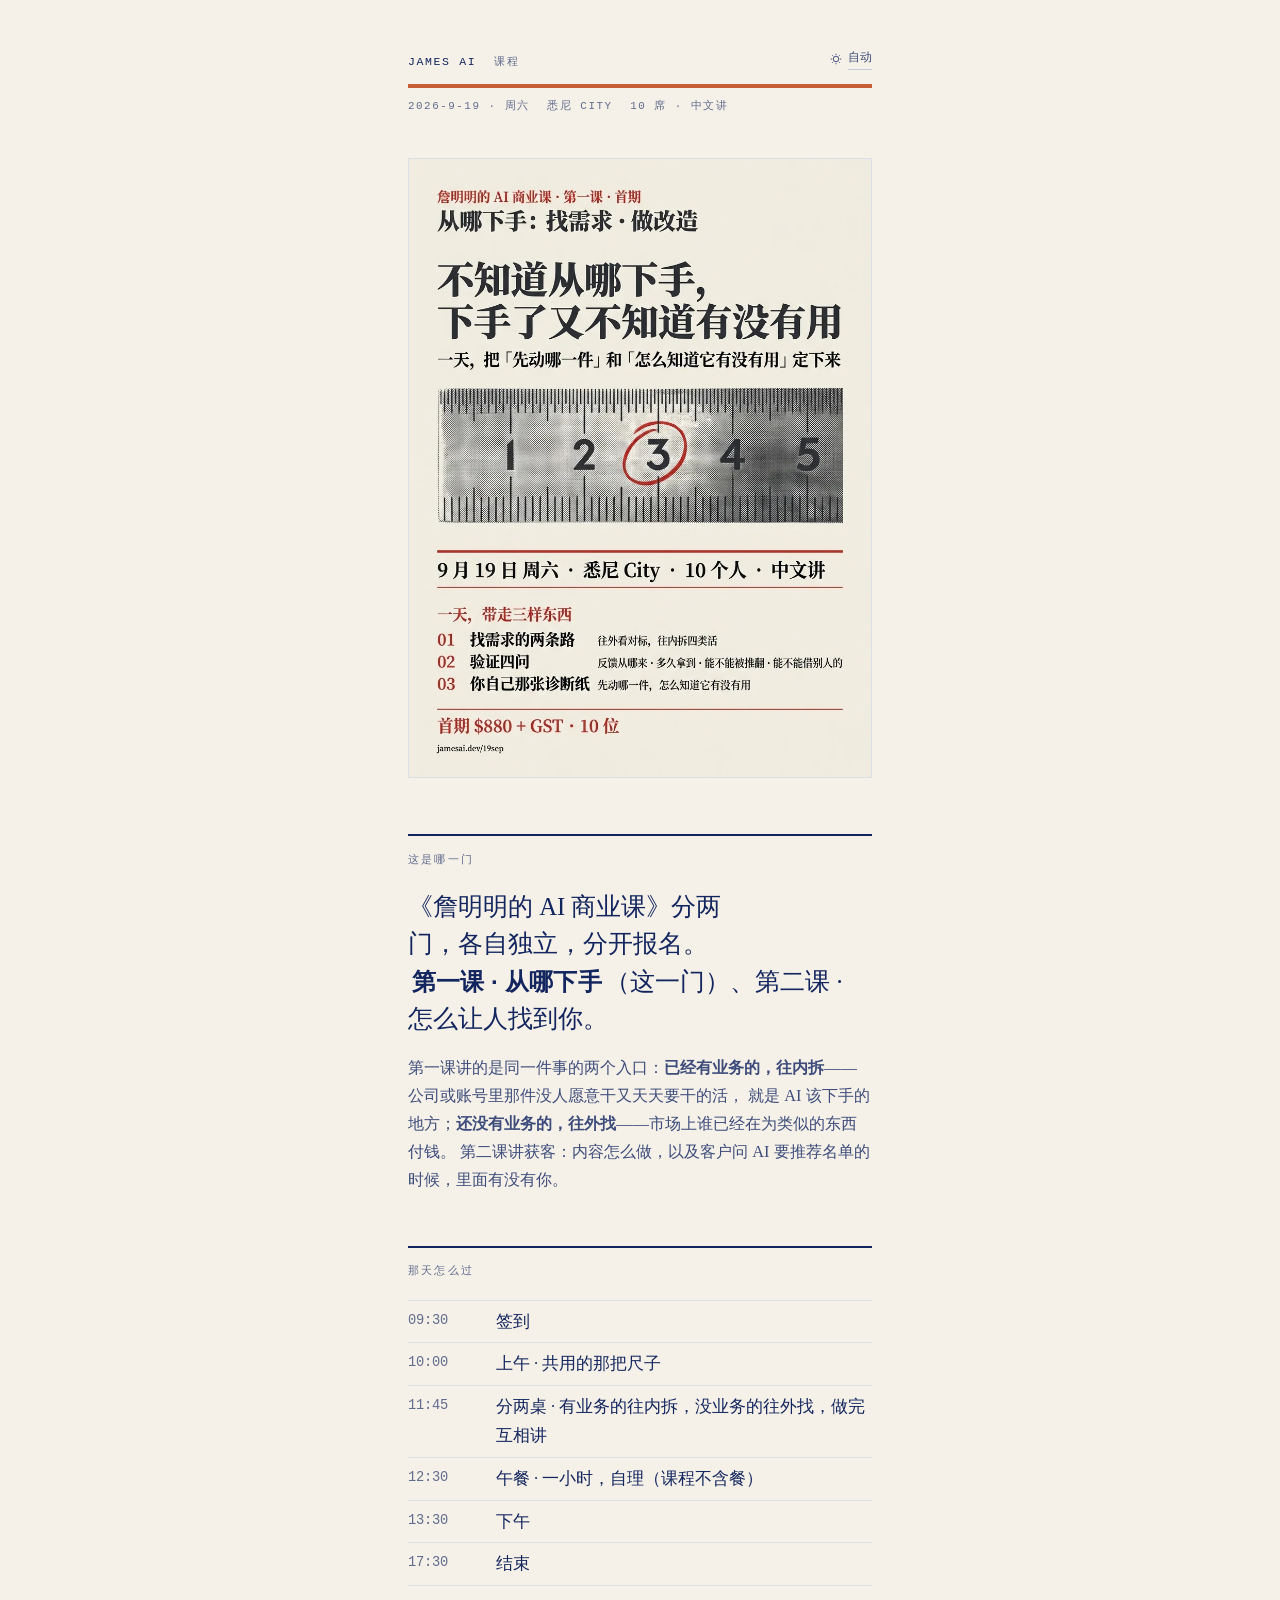
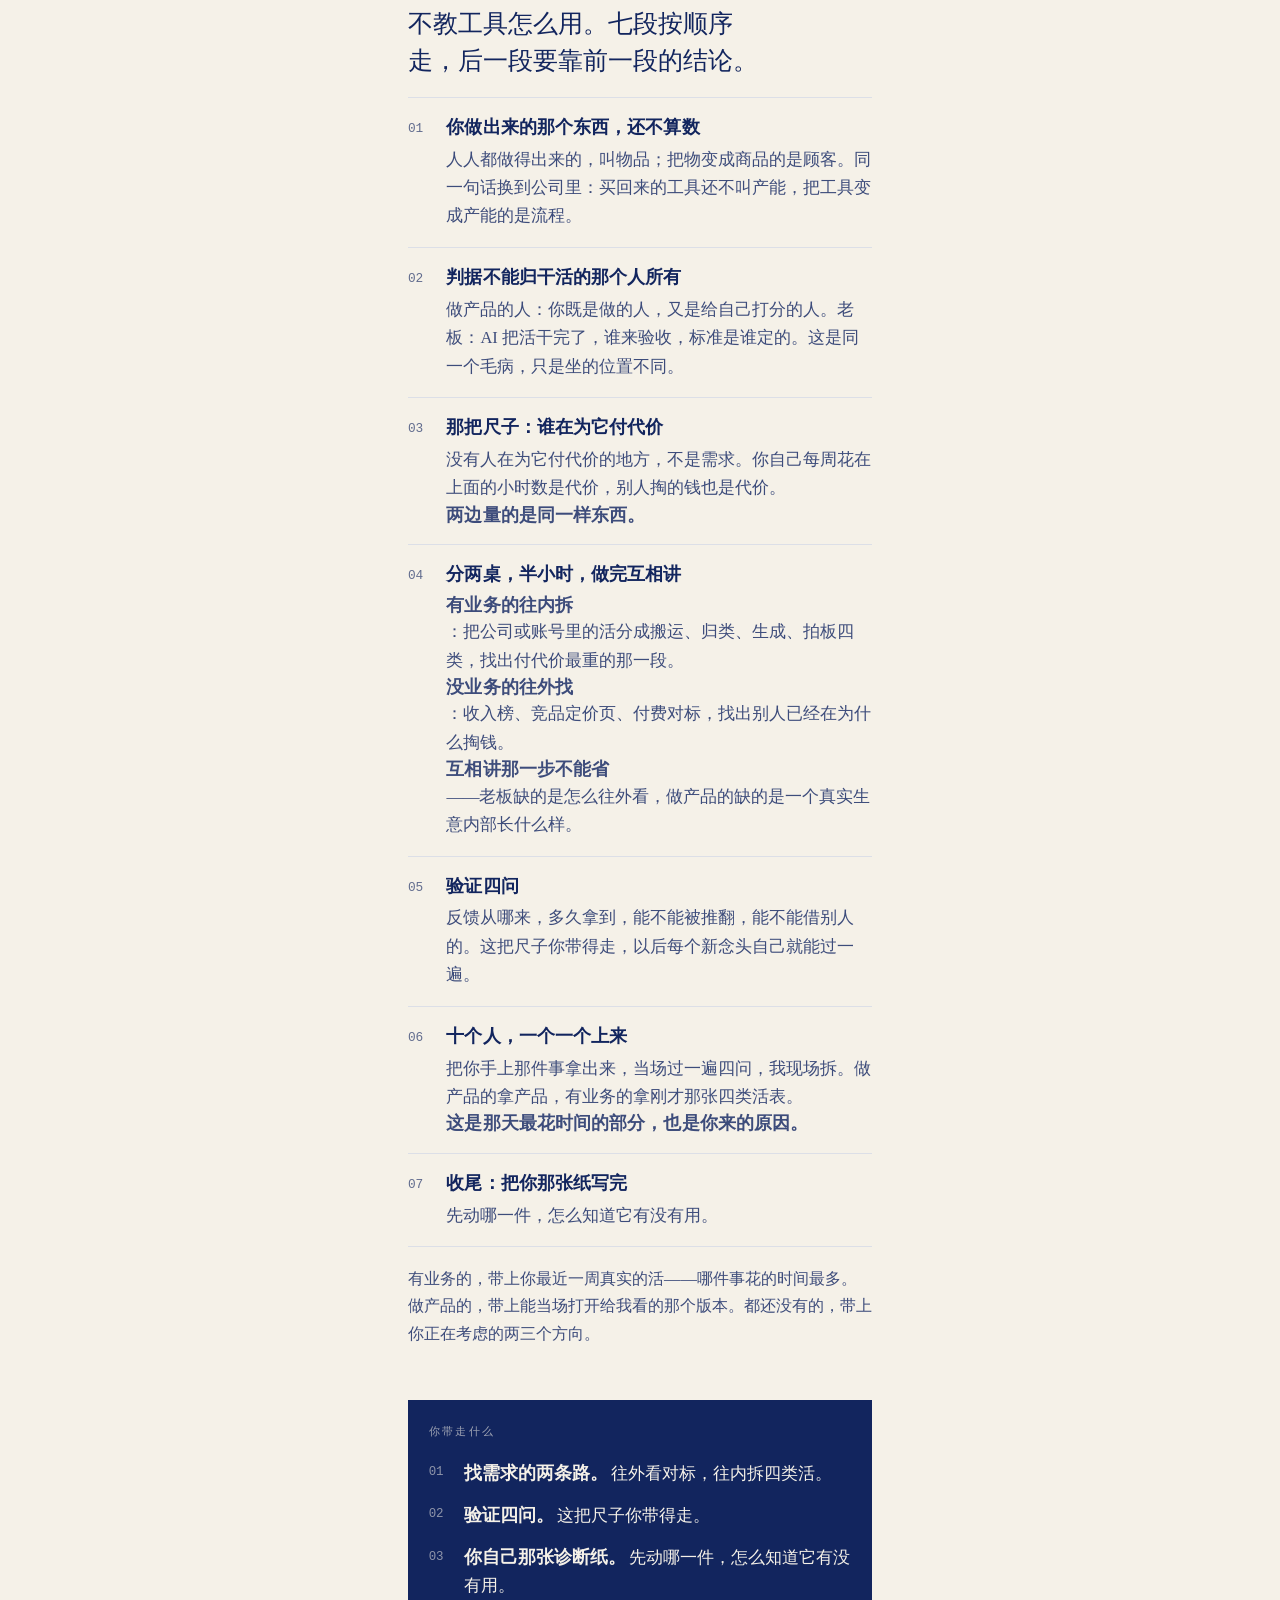
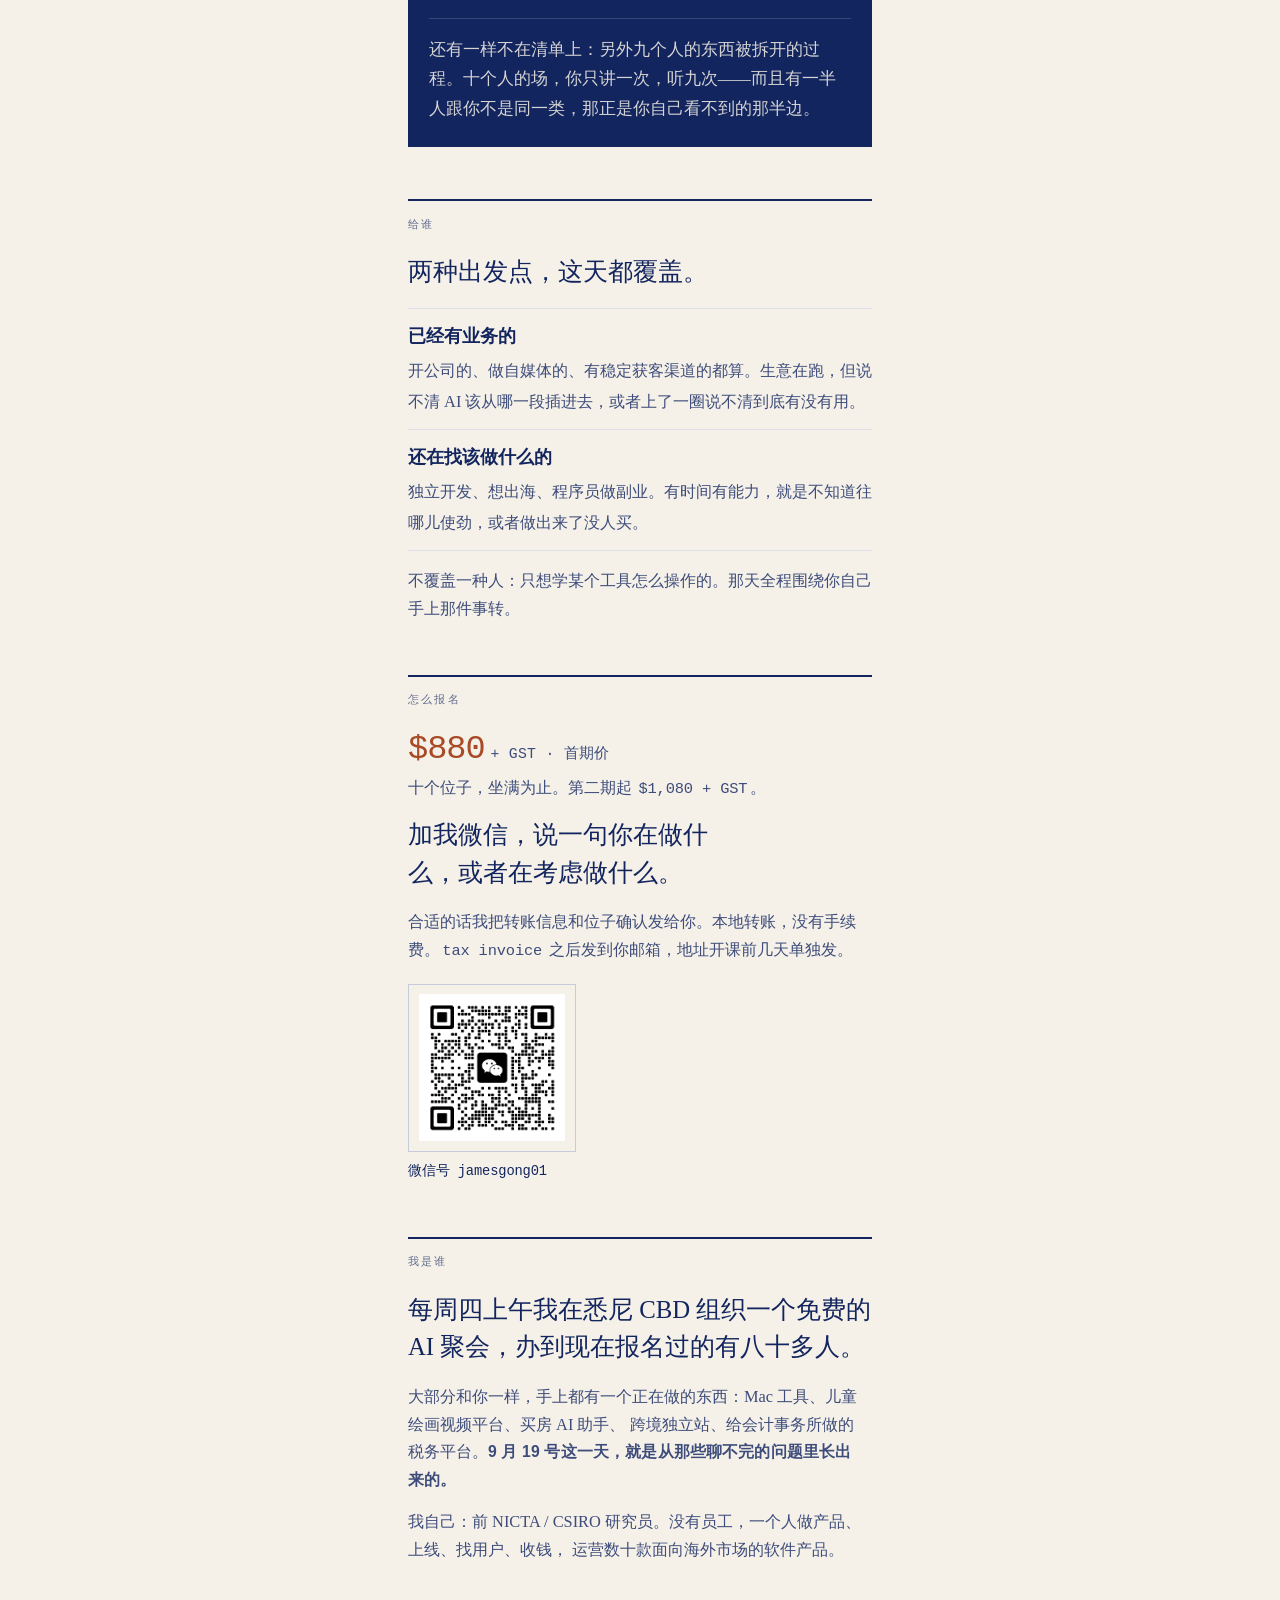
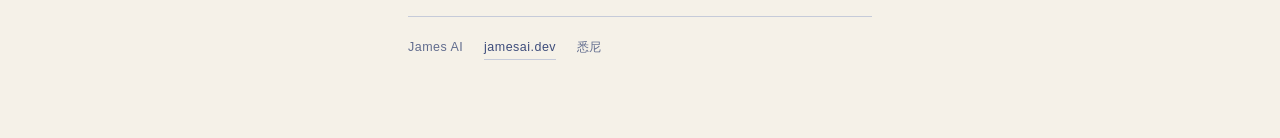
==== 19sep/index.html @ f8184f0c "Rename the class to what both rooms call it, and open the day with two doors" ====
<!DOCTYPE html>
<html lang="zh-Hans">
<head>
<meta charset="utf-8">
<meta name="viewport" content="width=device-width, initial-scale=1, viewport-fit=cover">
<title>从哪下手 · 詹明明的 AI 商业课 · 9月19日 悉尼</title>
<meta name="description" content="2026年9月19日周六，悉尼 City，一整天，10 个人，中文讲。一天把「先动哪一件」和「怎么知道它有没有用」定下来。老板往内拆四类活，做产品的往外看对标，同一把尺子。">
<meta name="theme-color" content="#F5F1E8" media="(prefers-color-scheme: light)">
<meta name="theme-color" content="#14161C" media="(prefers-color-scheme: dark)">
<link rel="icon" href="../assets/favicon.png" sizes="48x48">
<link rel="icon" href="../assets/favicon-32.png" sizes="32x32">
<link rel="icon" href="../assets/favicon-16.png" sizes="16x16">
<link rel="apple-touch-icon" href="../assets/favicon-180.png">
<link rel="canonical" href="https://jamesai.dev/19sep/">
<meta property="og:type" content="website">
<meta property="og:title" content="不知道从哪下手，下手了又不知道有没有用">
<meta property="og:description" content="《詹明明的 AI 商业课》第一课 · 从哪下手：找需求 · 做改造 · 9月19日周六 · 悉尼 City · 10 个人">
<meta property="og:url" content="https://jamesai.dev/19sep/">
<meta property="og:image" content="https://jamesai.dev/19sep/poster.png">
<meta name="twitter:card" content="summary_large_image">

<script>
/* Day / night / follow-the-system, resolved before the first paint, from the
   same `jamesai.press` key the rest of the site uses: a reader who set the
   front page to night does not get flashed white here.

   Copied rather than imported. This page is one file with no build step and
   is handed to people as a link; a shared script would be one more thing that
   has to be on the server for the page to be right. */
(function () {
  var K = 'jamesai.press', r = document.documentElement, m;
  try { m = window.matchMedia('(prefers-color-scheme: dark)'); } catch (e) {}
  window.__pressSaved = function () {
    try { return localStorage.getItem(K) || 'system'; } catch (e) { return 'system'; }
  };
  window.__pressApply = function (choice) {
    var night = choice === 'night' || (choice === 'system' && m && m.matches);
    r.setAttribute('data-press', night ? 'night' : 'day');
    /* Swapping the src rather than shipping both means only the stock in use
       is ever fetched. The element does not exist yet on the first call — this
       script runs in <head>, before the body — and that is fine: the markup
       ships with the day sheet, and the first call after DOMContentLoaded
       below corrects it. */
    var plate = document.getElementById('poster');
    if (plate) {
      var want = plate.getAttribute(night ? 'data-night' : 'data-day');
      if (plate.getAttribute('src') !== want) plate.setAttribute('src', want);
    }
  };
  __pressApply(__pressSaved());
  document.addEventListener('DOMContentLoaded', function () {
    __pressApply(__pressSaved());
  });
  if (m && m.addEventListener) {
    m.addEventListener('change', function () {
      if (__pressSaved() === 'system') __pressApply('system');
    });
  }
})();
</script>

<style>
/* ---------------------------------------------------------------------------
   One-day class, 19 Sep.

   Hierarchy here is built the way Chinese type actually works. Latin has a
   nine-step weight ladder; Chinese does not — Songti has no real bold, so the
   browser fakes one and it reads as mush. So weight carries almost nothing on
   this page. Four other things carry it instead:

     1. size jumps, not gradients — each section opens on a line ~1.4x the body
     2. face switching — serif is the reading voice, sans is the emphasis voice,
        mono is for anything countable (times, numerals, price)
     3. one reversed block, used exactly once, on the promise that sells the day
     4. an information band — the schedule set tight, because a Chinese reader
        looking at an airy page reads "nothing here", not "elegant"

   Paper, ink and seal red come from the homepage so the two read as one press.
   Every face is a system face: no webfont request, and a Chinese reader never
   downloads a Latin font to read Chinese.
   --------------------------------------------------------------------------- */

:root {
  color-scheme: light;

  /* The press palette, the same two inks the rest of the site is printed in.
     This page used to run on the OLD homepage's warm paper and seal red; the
     two now read as one press, which is the whole point of a house style.

     Every grey below is cobalt thinned over the paper, not a neutral. A warm
     grey here would be a third ink and the system rests on there not being
     one. */
  --paper:       #F5F1E8;   /* the substrate */
  --paper-deep:  #EDE8DC;
  --ink:         #12255E;   /* cobalt at full coverage */
  --ink-soft:    #3D4C7B;
  --ink-faint:   #616C8E;   /* the lightest that still clears 4.5:1 on paper */
  --rule:        #DCDFE7;
  --rule-strong: #C6CBD9;

  /* Terracotta is SIGNAL ONLY, and on this page it is spent in exactly three
     places, listed because a list is the only thing that keeps an accent ink
     honest: the heavy rule under the nameplate, the price, and a link on
     hover — the last to agree with the front page, which does the same. A
     fourth would mean the discipline had quietly turned into decoration. */
  --accent:      #C65F38;
  --accent-text: #A94A26;   /* the same ink, denser, for text on paper */

  /* One serif stack, Latin first. The CJK alias below scopes 宋体 to the
     ideographs (and to the em dash and ellipsis, which Iowan sets too short
     for a Chinese line) at no download cost — every face here is one the
     system already has. */
  --serif: "Iowan Old Style", "Palatino Linotype", Palatino, "Book Antiqua",
           Georgia, "PressSong", "Songti SC", "STSong", "Source Han Serif SC",
           "Noto Serif SC", ui-serif, serif;
  --sans: -apple-system, BlinkMacSystemFont, "SF Pro Text", "Helvetica Neue",
          "PingFang SC", "Hiragino Sans GB", "Microsoft YaHei", Arial, sans-serif;
  --mono: ui-monospace, SFMono-Regular, "SF Mono", Menlo, Consolas, monospace;

  --gutter: clamp(1.1rem, 4vw, 2.5rem);
}

/* Three states — system, forced day, forced night — resolved once by the
   script in <head>, so there is one night block here and no second copy under
   `prefers-color-scheme` to drift out of step with it. */
:root[data-press="night"] {
  color-scheme: dark;
  --paper:       #14161C;
  --paper-deep:  #1B1E27;
  --ink:         #ECE8DF;
  --ink-soft:    #AEB6CC;
  --ink-faint:   #8B93A8;
  --rule:        #262B39;
  --rule-strong: #333849;
  --accent:      #E0784B;
  --accent-text: #E89468;
}

@font-face {
  font-family: "PressSong";
  src: local("Songti SC"), local("STSong"), local("Source Han Serif SC"),
       local("Noto Serif SC"), local("SimSun");
  unicode-range: U+2014, U+2026, U+3000-303F, U+3400-4DBF, U+4E00-9FFF,
                 U+F900-FAFF, U+FE30-FE4F, U+FF00-FFEF;
  font-display: swap;
}
@font-face {
  font-family: "PressSong";
  font-weight: 600 900;
  src: local("Songti SC Bold"), local("STSong"), local("Songti SC"),
       local("Source Han Serif SC"), local("SimSun");
  unicode-range: U+2014, U+2026, U+3000-303F, U+3400-4DBF, U+4E00-9FFF,
                 U+F900-FAFF, U+FE30-FE4F, U+FF00-FFEF;
  font-display: swap;
}

*, *::before, *::after { box-sizing: border-box; }
html { -webkit-text-size-adjust: 100%; }

body {
  margin: 0;
  background: var(--paper);
  color: var(--ink);
  font-family: var(--serif);
  font-size: clamp(1rem, 0.95rem + 0.25vw, 1.09rem);
  line-height: 1.78;
  -webkit-font-smoothing: antialiased;
}

.wrap {
  max-width: 34rem;
  margin: 0 auto;
  padding: clamp(1.25rem, 4vw, 3rem) var(--gutter) clamp(3rem, 8vw, 5rem);
}

/* --- the nameplate strip -------------------------------------------------
   Not a masthead. The poster below is already the page's large object and a
   second big title would fight it; this is the thin line a magazine prints
   above a feature so you know whose magazine it is — the name, the section,
   and the two controls, over the heavy terracotta rule the front page uses.

   It is the ONLY chrome added in the restyle. The page is handed to people as
   a link and read once; a nav bar on a page with one destination is furniture
   for its own sake. */
.plate {
  display: flex; align-items: baseline; flex-wrap: wrap;
  gap: 0.45rem 1.1rem;
  margin: 0 0 0.7rem;
}
.plate-name {
  font-family: var(--mono); font-size: 0.72rem; letter-spacing: 0.14em;
  text-transform: uppercase; text-decoration: none; color: var(--ink);
}
.plate-of {
  font-family: var(--mono); font-size: 0.68rem; letter-spacing: 0.16em;
  text-transform: uppercase; color: var(--ink-faint);
}
.plate-rule {
  border-top: 4px solid var(--accent);
  margin: 0 0 0.55rem;
}
.plate-date {
  display: flex; align-items: baseline; flex-wrap: wrap; gap: 0.4rem 1.1rem;
  font-family: var(--mono); font-size: 0.68rem; letter-spacing: 0.14em;
  text-transform: uppercase; color: var(--ink-faint);
  margin: 0 0 clamp(1.6rem, 5vw, 2.6rem);
}

/* The two controls, matching the front page: same mono family so they belong
   to the line, one step up and not uppercased so they read as the things you
   can operate, and an icon each because that is what the eye scans for. */
.press-tools {
  margin-left: auto; display: inline-flex; align-items: center; gap: 1rem;
  color: var(--ink-soft);
  font-family: var(--mono); font-size: 0.75rem; font-weight: 500;
  letter-spacing: 0.02em; text-transform: none;
}
.press-tools .ico { width: 12px; height: 12px; flex: none; fill: none;
                    stroke: currentColor; stroke-width: 1.2; }
.press-switch { display: inline-flex; align-items: center; gap: 0.45em; }
.press-switch {
  font: inherit; letter-spacing: inherit; text-transform: none;
  background: none; border: 0; padding: 0; cursor: pointer; color: inherit;
}
.press-switch .js-mode-label { border-bottom: 1px solid var(--rule-strong); }
/* No language menu here. The class is taught in Chinese to a Chinese-speaking
   room; a switch with nothing behind it is worse than no switch. */
.press-switch { transition: transform 120ms cubic-bezier(.16,1,.3,1), color 180ms ease; }
.press-switch:active { transform: scale(0.96); }
@media (prefers-reduced-motion: reduce) {
  .press-switch { transition: color 180ms ease; }
  .press-switch:active { transform: none; }
}
/* Gated: a tap on a phone leaves an ungated :hover lit until the next tap
   lands somewhere else. */
@media (hover: hover) and (pointer: fine) { .press-switch:hover { color: var(--ink); } }
/* On a phone the strip has to hold the name and the control on one line, so
   the section word goes; the poster underneath says what the page is. */
@media (max-width: 26rem) {
  .plate-of { display: none; }
  .press-tools { gap: 0.8rem; }
}

/* --- poster -------------------------------------------------------------- */

.poster-link { display: block; }
.poster {
  display: block;
  width: 100%;
  height: auto;
  border: 1px solid var(--rule);
  margin: 0 0 clamp(2.25rem, 6vw, 3.5rem);
}

/* --- section frame ------------------------------------------------------- */

section {
  border-top: 2px solid var(--ink);
  padding-top: 0.9rem;
  margin: 0 0 clamp(2.25rem, 6vw, 3.25rem);
}

h2 {
  font-family: var(--mono);
  font-size: 0.7rem;
  letter-spacing: 0.2em;
  color: var(--ink-faint);
  font-weight: 500;
  text-transform: uppercase;
  margin: 0 0 1.1rem;
}

/* The size jump. Every section opens on this, ~1.4x the body, and it is the
   only place a whole line is allowed to be large. */
.lead {
  font-size: 1.42em;
  line-height: 1.5;
  margin: 0 0 1.1rem;
  text-wrap: balance;
}

p { margin: 0 0 0.9rem; text-wrap: pretty; }
p:last-child { margin-bottom: 0; }

/* Emphasis switches face rather than weight. On Songti a synthetic bold turns
   to mush; a sans run at the same size reads as emphasis instantly. */
.k {
  font-family: var(--sans);
  font-weight: 600;
  font-size: 0.96em;
  letter-spacing: 0.01em;
  margin: 0 0.15em;   /* the CJK / Latin optical gap, applied at the seam */
}
.k:first-child { margin-left: 0; }

.n { font-family: var(--mono); font-size: 0.94em; letter-spacing: -0.01em; margin: 0 0.15em; }

.soft { color: var(--ink-soft); font-size: 0.94em; line-height: 1.7; }

/* --- the schedule, set as an information band ---------------------------- */

.clock { margin: 0 0 1.2rem; border-top: 1px solid var(--rule); }
.clock div {
  display: grid;
  grid-template-columns: 4.6rem 1fr;
  gap: 0 0.9rem;
  padding: 0.38rem 0;
  border-bottom: 1px solid var(--rule);
}
.clock dt {
  font-family: var(--mono);
  font-size: 0.86rem;
  letter-spacing: -0.02em;
  color: var(--ink-faint);
  padding-top: 0.12rem;
}
.clock dd { margin: 0; font-size: 0.95em; }

/* --- the run of six ------------------------------------------------------ */

.run { list-style: none; counter-reset: step; margin: 0 0 1.1rem; padding: 0; }
.run li {
  counter-increment: step;
  position: relative;
  padding: 1rem 0 1rem 2.4rem;
  border-top: 1px solid var(--rule);
}
.run li:last-child { border-bottom: 1px solid var(--rule); }
.run li::before {
  content: counter(step, decimal-leading-zero);
  position: absolute;
  left: 0;
  top: 1.28rem;
  font-family: var(--mono);
  font-size: 0.8rem;
  letter-spacing: -0.02em;
  color: var(--ink-faint);
}
/* Step names are sans and a size up; their explanations stay serif and small.
   The face change alone separates them, so neither needs to shout. */
.run b {
  display: block;
  font-family: var(--sans);
  font-weight: 600;
  font-size: 1.06em;
  line-height: 1.45;
  letter-spacing: 0.005em;
}
.run span {
  display: block;
  color: var(--ink-soft);
  font-size: 0.95em;
  line-height: 1.72;
  margin-top: 0.3rem;
}

/* --- the one reversed block --------------------------------------------- */

.takeaway {
  background: var(--ink);
  color: var(--paper);
  padding: 1.4rem 1.3rem 1.5rem;
  margin: 0;
}
.takeaway h3 {
  font-family: var(--mono);
  font-size: 0.7rem;
  letter-spacing: 0.2em;
  font-weight: 500;
  text-transform: uppercase;
  color: var(--paper);
  opacity: 0.62;
  margin: 0 0 1rem;
}
.takeaway ol { list-style: none; counter-reset: t; margin: 0; padding: 0; }
.takeaway li {
  counter-increment: t;
  position: relative;
  padding: 0 0 0.85rem 2.2rem;
  line-height: 1.6;
}
.takeaway li:last-child { padding-bottom: 0; }
.takeaway li::before {
  content: counter(t, decimal-leading-zero);
  position: absolute; left: 0; top: 0.28rem;
  font-family: var(--mono);
  font-size: 0.78rem;
  letter-spacing: -0.02em;
  opacity: 0.55;
}
.takeaway .t { font-family: var(--sans); font-weight: 600; font-size: 1.02em; margin-right: 0.15em; }
.takeaway .after { display: block; margin-top: 1.1rem; padding-top: 1rem; border-top: 1px solid color-mix(in srgb, currentColor 20%, transparent); font-size: 0.95em; opacity: 0.86; }

/* --- who it is for ------------------------------------------------------- */

.who { margin: 0 0 1rem; }
.who div { padding: 0.75rem 0; border-top: 1px solid var(--rule); }
.who div:last-of-type { border-bottom: 1px solid var(--rule); }
.who b {
  font-family: var(--sans);
  font-weight: 600;
  font-size: 1.02em;
  display: block;
  margin-bottom: 0.15rem;
}

/* --- price + QR ---------------------------------------------------------- */

.price {
  color: var(--accent-text);
  font-family: var(--mono);
  font-size: clamp(1.6rem, 1.3rem + 1.4vw, 2.1rem);
  letter-spacing: -0.03em;
  line-height: 1.2;
  margin: 0 0 0.3rem;
}
.price .unit { font-size: 0.44em; letter-spacing: 0.02em; color: var(--ink-soft); margin-left: 0.4em; }

.qr { margin: 1.2rem 0 0.9rem; }
.qr img {
  display: block;
  width: 10.5rem;
  height: auto;
  /* The quiet zone stays light in BOTH stocks — a QR wants a pale ground
     to scan, so this is the one plate that does not invert. Pure #fff
     was a fourth colour on a page with two inks and a substrate; the
     substrate itself is well inside what a scanner will read. */
  background: #F5F1E8;
  padding: 0.6rem;
  border: 1px solid var(--rule-strong);
}
.qr p { margin: 0.55rem 0 0; font-family: var(--mono); font-size: 0.86rem; letter-spacing: -0.01em; }

footer {
  border-top: 1px solid var(--rule-strong);
  padding-top: 1.2rem;
  font-family: var(--sans);
  font-size: 0.78rem;
  letter-spacing: 0.04em;
  color: var(--ink-faint);
  display: flex;
  flex-wrap: wrap;
  gap: 0.35rem 1.3rem;
}
footer a { color: var(--ink-soft); text-decoration: none; border-bottom: 1px solid var(--rule-strong); }
@media (hover: hover) and (pointer: fine) { footer a:hover { color: var(--accent-text); border-color: currentColor; } }
</style>
</head>
<body>
<div class="wrap">

  <div class="plate">
    <a class="plate-name" href="https://jamesai.dev/">James AI</a>
    <span class="plate-of">课程</span>
    <span class="press-tools">
      <button class="press-switch js-mode" type="button">
        <svg class="ico" viewBox="0 0 16 16" aria-hidden="true"><circle cx="8" cy="8" r="3.6"/><path d="M8 .9v2M8 13.1v2M.9 8h2M13.1 8h2M3 3l1.4 1.4M11.6 11.6L13 13M13 3l-1.4 1.4M4.4 11.6L3 13"/></svg>
        <span class="js-mode-label">自动</span>
      </button>
    </span>
  </div>
  <div class="plate-rule"></div>
  <div class="plate-date">
    <span>2026-9-19 · 周六</span>
    <span>悉尼 City</span>
    <span>10 席 · 中文讲</span>
  </div>

  <!-- Two stocks, one drawing. The night sheet is the SAME artwork re-inked
       for dark paper (tools/poster-reink.py), not a second design — a bright
       beige rectangle on a near-black page is the one thing that would still
       look bolted on after the restyle. The download and the og:image stay the
       day sheet: that is the one people share. -->
  <a class="poster-link" href="poster.png?v=2"><img class="poster" id="poster"
       src="poster.webp?v=3" data-day="poster.webp?v=3" data-night="poster-night.webp?v=3"
       width="896" height="1200" fetchpriority="high" decoding="async"
       alt="詹明明的 AI 商业课 · 第一课 · 首期。从哪下手：找需求 · 做改造。不知道从哪下手，下手了又不知道有没有用。一天，把「先动哪一件」和「怎么知道它有没有用」定下来。9 月 19 日周六，悉尼 City，10 个人，中文讲。一天带走三样东西：找需求的两条路、验证四问、你自己那张诊断纸。首期 $880 + GST，10 位。"></a>

  <section>
    <h2>这是哪一门</h2>
    <p class="lead">《詹明明的 AI 商业课》分两门，各自独立，分开报名。<br><span class="k">第一课 · 从哪下手</span>（这一门）、第二课 · 怎么让人找到你。</p>
    <p class="soft">
      第一课讲的是同一件事的两个入口：<b>已经有业务的，往内拆</b>——公司或账号里那件没人愿意干又天天要干的活，
      就是 AI 该下手的地方；<b>还没有业务的，往外找</b>——市场上谁已经在为类似的东西付钱。
      第二课讲获客：内容怎么做，以及客户问 AI 要推荐名单的时候，里面有没有你。
    </p>
  </section>

  <section>
    <h2>那天怎么过</h2>
    <dl class="clock">
      <div><dt>09:30</dt><dd>签到</dd></div>
      <div><dt>10:00</dt><dd>上午 · 共用的那把尺子</dd></div>
      <div><dt>11:45</dt><dd>分两桌 · 有业务的往内拆，没业务的往外找，做完互相讲</dd></div>
      <div><dt>12:30</dt><dd>午餐 · 一小时，自理（课程不含餐）</dd></div>
      <div><dt>13:30</dt><dd>下午</dd></div>
      <div><dt>17:30</dt><dd>结束</dd></div>
    </dl>
    <p class="lead">不教工具怎么用。七段按顺序走，后一段要靠前一段的结论。</p>
    <ol class="run">
      <li>
        <b>你做出来的那个东西，还不算数</b>
        <span>人人都做得出来的，叫物品；把物变成商品的是顾客。同一句话换到公司里：买回来的工具还不叫产能，把工具变成产能的是流程。</span>
      </li>
      <li>
        <b>判据不能归干活的那个人所有</b>
        <span>做产品的人：你既是做的人，又是给自己打分的人。老板：AI 把活干完了，谁来验收，标准是谁定的。这是同一个毛病，只是坐的位置不同。</span>
      </li>
      <li>
        <b>那把尺子：谁在为它付代价</b>
        <span>没有人在为它付代价的地方，不是需求。你自己每周花在上面的小时数是代价，别人掏的钱也是代价。<b>两边量的是同一样东西。</b></span>
      </li>
      <li>
        <b>分两桌，半小时，做完互相讲</b>
        <span><b>有业务的往内拆</b>：把公司或账号里的活分成搬运、归类、生成、拍板四类，找出付代价最重的那一段。<b>没业务的往外找</b>：收入榜、竞品定价页、付费对标，找出别人已经在为什么掏钱。<b>互相讲那一步不能省</b>——老板缺的是怎么往外看，做产品的缺的是一个真实生意内部长什么样。</span>
      </li>
      <li>
        <b>验证四问</b>
        <span>反馈从哪来，多久拿到，能不能被推翻，能不能借别人的。这把尺子你带得走，以后每个新念头自己就能过一遍。</span>
      </li>
      <li>
        <b>十个人，一个一个上来</b>
        <span>把你手上那件事拿出来，当场过一遍四问，我现场拆。做产品的拿产品，有业务的拿刚才那张四类活表。<b>这是那天最花时间的部分，也是你来的原因。</b></span>
      </li>
      <li>
        <b>收尾：把你那张纸写完</b>
        <span>先动哪一件，怎么知道它有没有用。</span>
      </li>
    </ol>
    <p class="soft">有业务的，带上你最近一周真实的活——哪件事花的时间最多。做产品的，带上能当场打开给我看的那个版本。都还没有的，带上你正在考虑的两三个方向。</p>
  </section>

  <div class="takeaway">
    <h3>你带走什么</h3>
    <ol>
      <li><span class="t">找需求的两条路。</span>往外看对标，往内拆四类活。</li>
      <li><span class="t">验证四问。</span>这把尺子你带得走。</li>
      <li><span class="t">你自己那张诊断纸。</span>先动哪一件，怎么知道它有没有用。</li>
    </ol>
    <span class="after">还有一样不在清单上：另外九个人的东西被拆开的过程。十个人的场，你只讲一次，听九次——而且有一半人跟你不是同一类，那正是你自己看不到的那半边。</span>
  </div>

  <section style="margin-top:clamp(2.25rem,6vw,3.25rem)">
    <h2>给谁</h2>
    <p class="lead">两种出发点，这天都覆盖。</p>
    <div class="who">
      <div>
        <b>已经有业务的</b>
        <span class="soft">开公司的、做自媒体的、有稳定获客渠道的都算。生意在跑，但说不清 AI 该从哪一段插进去，或者上了一圈说不清到底有没有用。</span>
      </div>
      <div>
        <b>还在找该做什么的</b>
        <span class="soft">独立开发、想出海、程序员做副业。有时间有能力，就是不知道往哪儿使劲，或者做出来了没人买。</span>
      </div>
    </div>
    <p class="soft">不覆盖一种人：只想学某个工具怎么操作的。那天全程围绕你自己手上那件事转。</p>
  </section>

  <section>
    <h2>怎么报名</h2>
    <p class="price">$880<span class="unit">+ GST · 首期价</span></p>
    <p class="soft">十个位子，坐满为止。第二期起 <span class="n">$1,080 + GST</span>。</p>
    <p class="lead">加我微信，说一句你在做什么，或者在考虑做什么。</p>
    <p class="soft">合适的话我把转账信息和位子确认发给你。本地转账，没有手续费。<span class="n">tax invoice</span> 之后发到你邮箱，地址开课前几天单独发。</p>
    <div class="qr">
      <img src="wechat.png" width="720" height="720" loading="lazy" decoding="async" alt="James 的微信二维码，微信号 jamesgong01">
      <p>微信号 jamesgong01</p>
    </div>
  </section>

  <section>
    <h2>我是谁</h2>
    <p class="lead">每周四上午我在悉尼 CBD 组织一个免费的 AI 聚会，办到现在报名过的有八十多人。</p>
    <p class="soft">
      大部分和你一样，手上都有一个正在做的东西：Mac 工具、儿童绘画视频平台、买房 AI 助手、
      跨境独立站、给会计事务所做的税务平台。<span class="k">9 月 19 号这一天，就是从那些聊不完的问题里长出来的。</span>
    </p>
    <p class="soft">
      我自己：前 NICTA / CSIRO 研究员。没有员工，一个人做产品、上线、找用户、收钱，
      运营数十款面向海外市场的软件产品。
    </p>
  </section>

  <footer>
    <span>James AI</span>
    <a href="https://jamesai.dev/">jamesai.dev</a>
    <span>悉尼</span>
  </footer>

</div>

<script>
/* The one control on the page. Three states, cycled, stored under the same key
   the rest of the site reads, so the choice travels with the reader. */
(function () {
  var NEXT = { system: 'day', day: 'night', night: 'system' };
  var NAME = { system: '自动', day: '日间版', night: '夜间版' };
  var btn = document.querySelector('.js-mode');
  var label = btn && btn.querySelector('.js-mode-label');
  if (!btn) return;
  function paint() {
    var v = __pressSaved();
    if (label) label.textContent = NAME[v] || NAME.system;
    btn.setAttribute('aria-label', '显示模式 · ' + (NAME[v] || NAME.system));
  }
  btn.addEventListener('click', function () {
    var v = NEXT[__pressSaved()] || 'system';
    try { localStorage.setItem('jamesai.press', v); } catch (e) {}
    __pressApply(v);
    paint();
  });
  paint();
})();
</script>
</body>
</html>
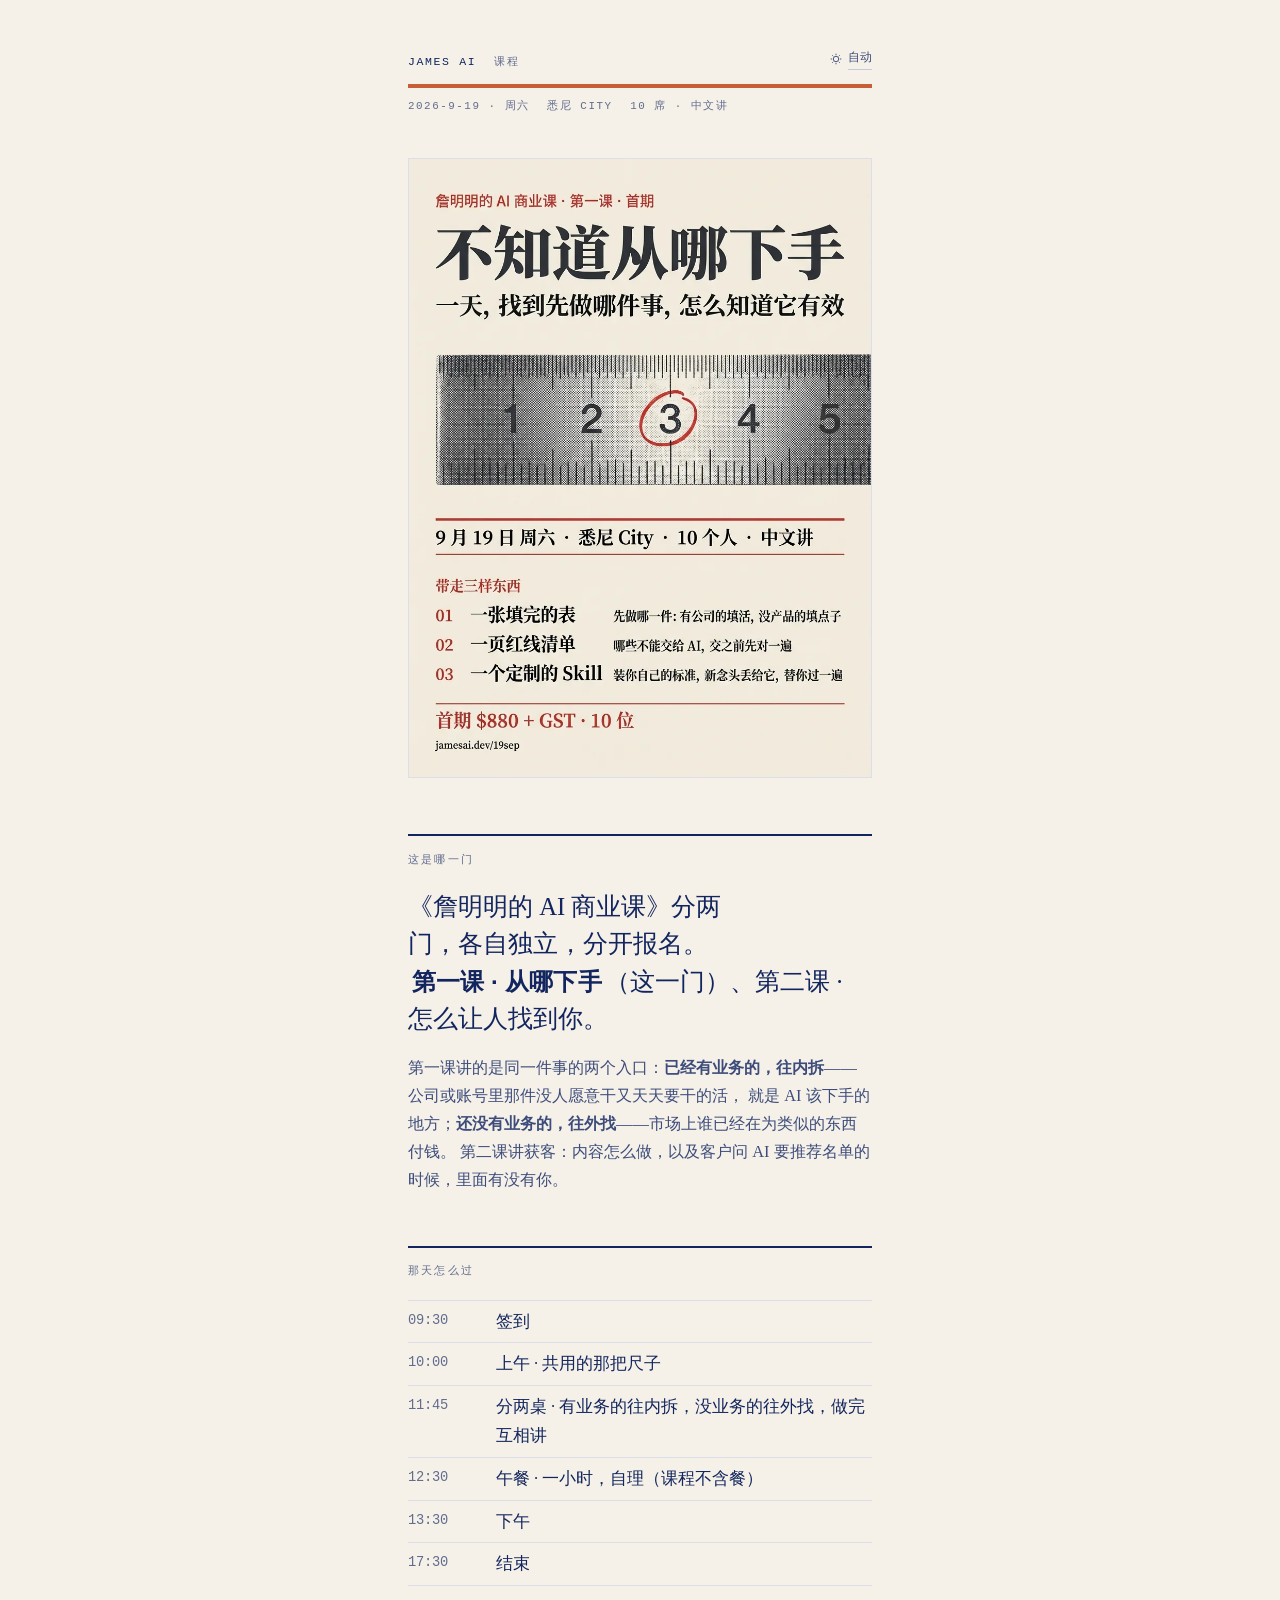
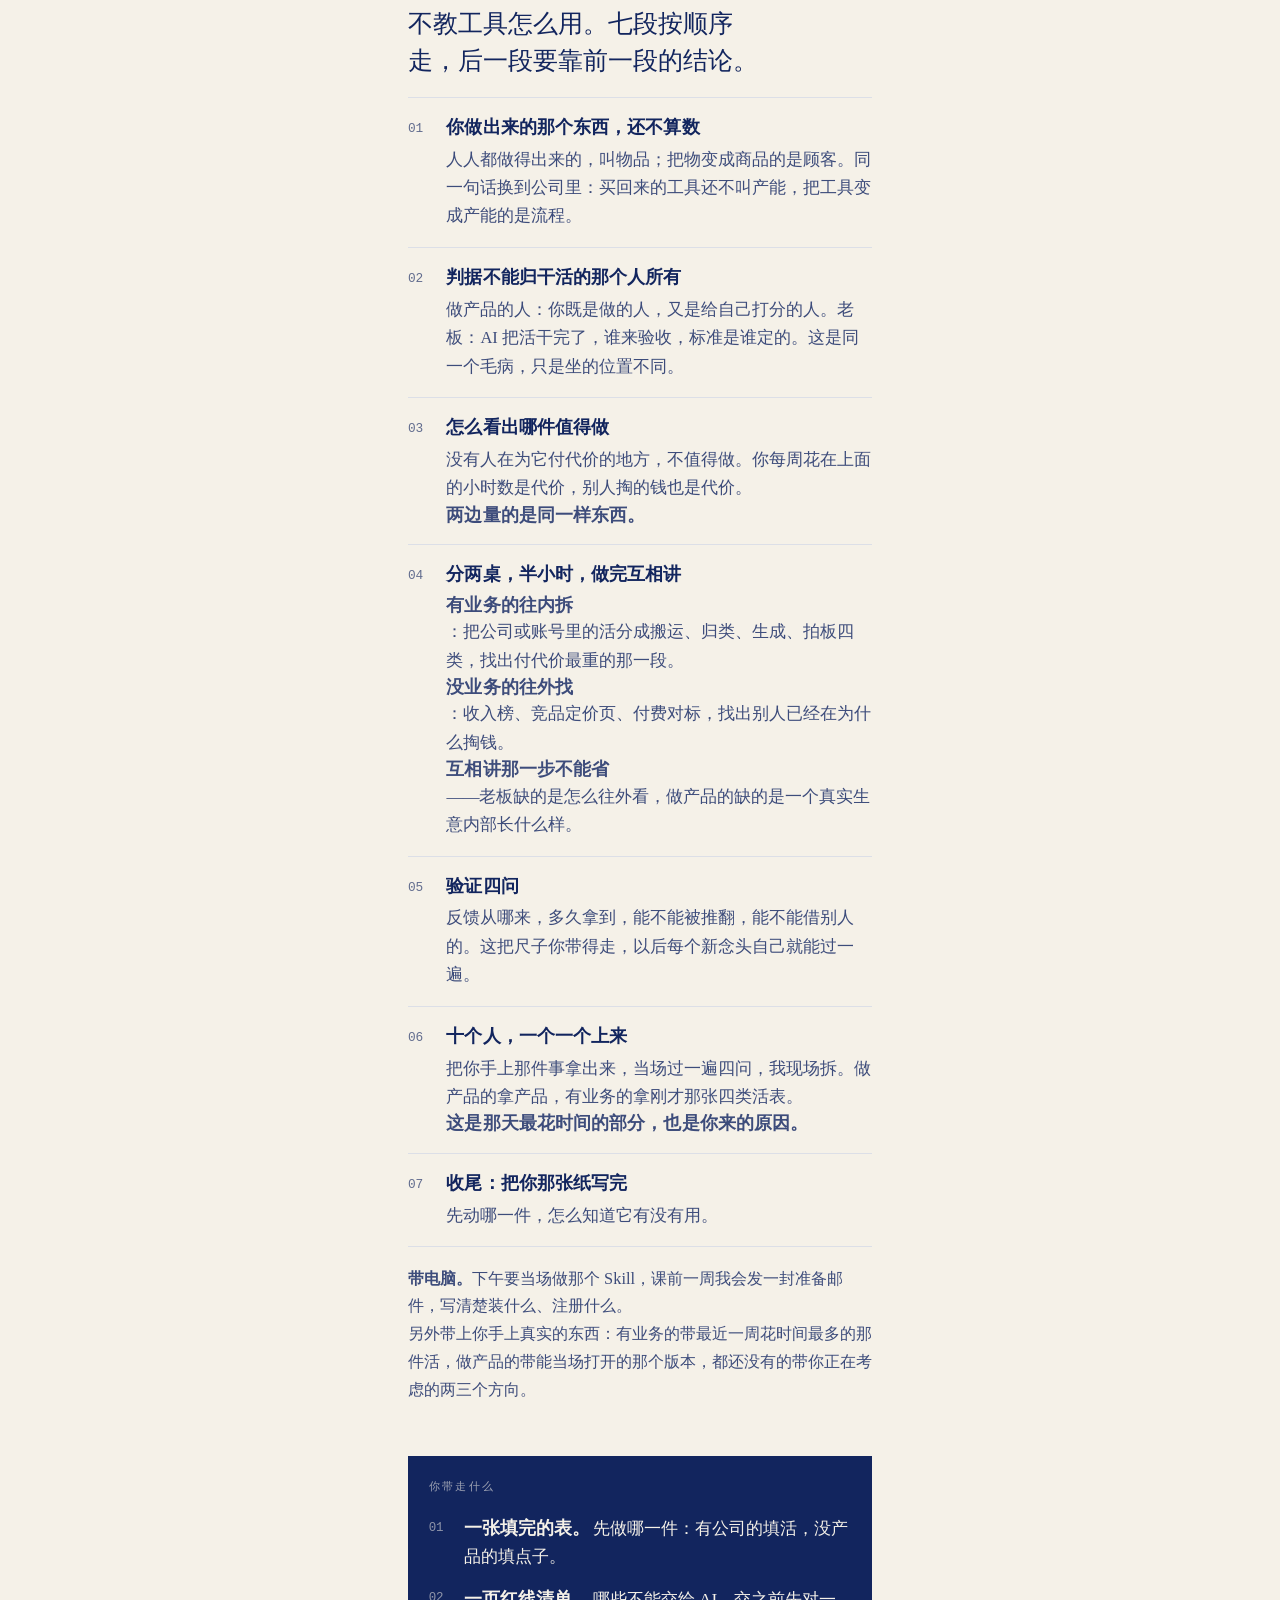
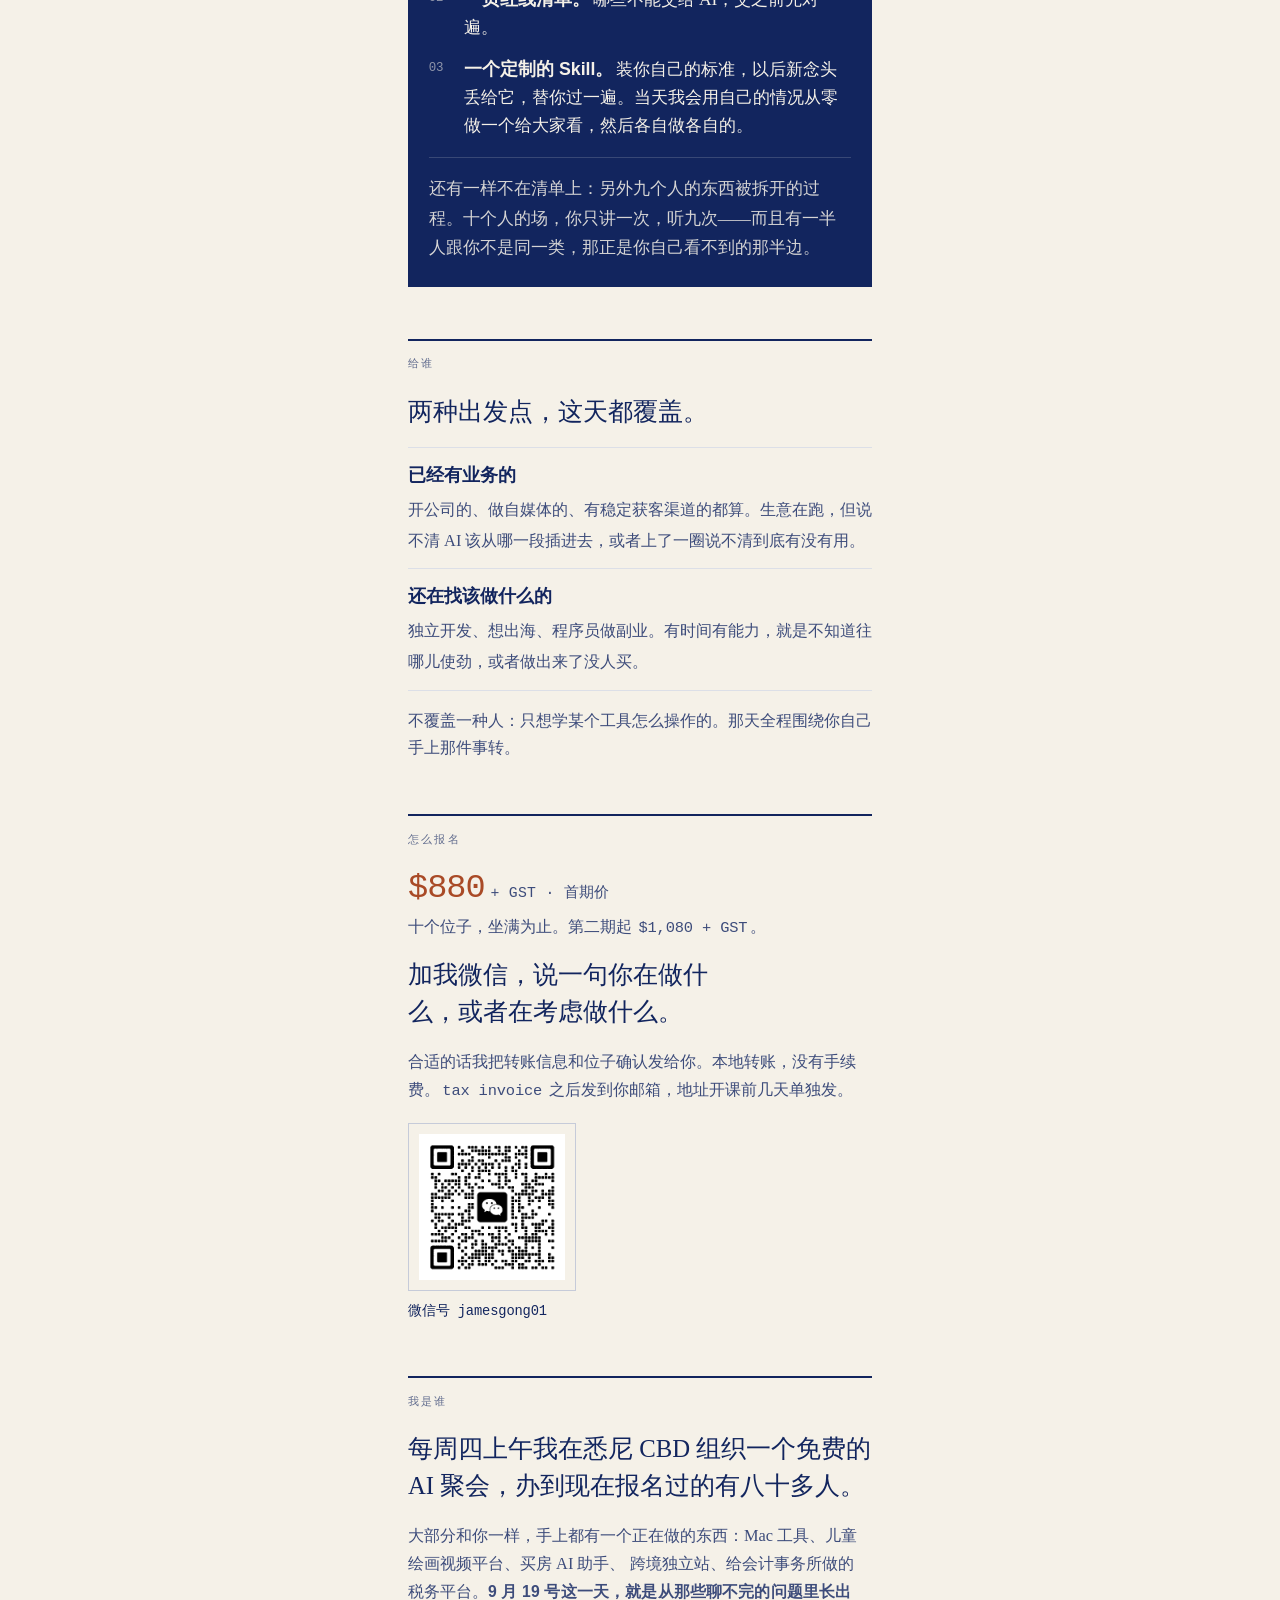
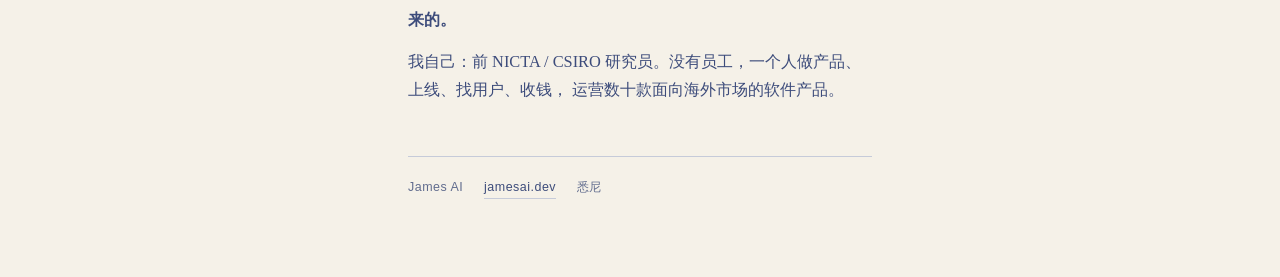
==== commit 5d97749f: "Say the takeaways in words a first-time reader already owns" ====
--- a/19sep/index.html
+++ b/19sep/index.html
@@ -13,8 +13,8 @@
 <link rel="apple-touch-icon" href="../assets/favicon-180.png">
 <link rel="canonical" href="https://jamesai.dev/19sep/">
 <meta property="og:type" content="website">
-<meta property="og:title" content="不知道从哪下手，下手了又不知道有没有用">
-<meta property="og:description" content="《詹明明的 AI 商业课》第一课 · 从哪下手：找需求 · 做改造 · 9月19日周六 · 悉尼 City · 10 个人">
+<meta property="og:title" content="不知道从哪下手">
+<meta property="og:description" content="《詹明明的 AI 商业课》第一课 · 一天，找到先做哪件事，怎么知道它有效 · 9月19日周六 · 悉尼 City · 10 个人">
 <meta property="og:url" content="https://jamesai.dev/19sep/">
 <meta property="og:image" content="https://jamesai.dev/19sep/poster.png">
 <meta name="twitter:card" content="summary_large_image">
@@ -472,9 +472,9 @@
        look bolted on after the restyle. The download and the og:image stay the
        day sheet: that is the one people share. -->
   <a class="poster-link" href="poster.png?v=2"><img class="poster" id="poster"
-       src="poster.webp?v=3" data-day="poster.webp?v=3" data-night="poster-night.webp?v=3"
+       src="poster.webp?v=4" data-day="poster.webp?v=4" data-night="poster-night.webp?v=4"
        width="896" height="1200" fetchpriority="high" decoding="async"
-       alt="詹明明的 AI 商业课 · 第一课 · 首期。从哪下手：找需求 · 做改造。不知道从哪下手，下手了又不知道有没有用。一天，把「先动哪一件」和「怎么知道它有没有用」定下来。9 月 19 日周六，悉尼 City，10 个人，中文讲。一天带走三样东西：找需求的两条路、验证四问、你自己那张诊断纸。首期 $880 + GST，10 位。"></a>
+       alt="詹明明的 AI 商业课 · 第一课 · 首期。不知道从哪下手。一天，找到先做哪件事，怎么知道它有效。9 月 19 日周六，悉尼 City，10 个人，中文讲。带走三样东西：一张填完的表、一页红线清单、一个定制的 Skill。首期 $880 + GST，10 位。"></a>
 
   <section>
     <h2>这是哪一门</h2>
@@ -507,8 +507,8 @@
         <span>做产品的人：你既是做的人，又是给自己打分的人。老板：AI 把活干完了，谁来验收，标准是谁定的。这是同一个毛病，只是坐的位置不同。</span>
       </li>
       <li>
-        <b>那把尺子：谁在为它付代价</b>
-        <span>没有人在为它付代价的地方，不是需求。你自己每周花在上面的小时数是代价，别人掏的钱也是代价。<b>两边量的是同一样东西。</b></span>
+        <b>怎么看出哪件值得做</b>
+        <span>没有人在为它付代价的地方，不值得做。你每周花在上面的小时数是代价，别人掏的钱也是代价。<b>两边量的是同一样东西。</b></span>
       </li>
       <li>
         <b>分两桌，半小时，做完互相讲</b>
@@ -527,15 +527,16 @@
         <span>先动哪一件，怎么知道它有没有用。</span>
       </li>
     </ol>
-    <p class="soft">有业务的，带上你最近一周真实的活——哪件事花的时间最多。做产品的，带上能当场打开给我看的那个版本。都还没有的，带上你正在考虑的两三个方向。</p>
+    <p class="soft"><b>带电脑。</b>下午要当场做那个 Skill，课前一周我会发一封准备邮件，写清楚装什么、注册什么。<br>
+    另外带上你手上真实的东西：有业务的带最近一周花时间最多的那件活，做产品的带能当场打开的那个版本，都还没有的带你正在考虑的两三个方向。</p>
   </section>
 
   <div class="takeaway">
     <h3>你带走什么</h3>
     <ol>
-      <li><span class="t">找需求的两条路。</span>往外看对标，往内拆四类活。</li>
-      <li><span class="t">验证四问。</span>这把尺子你带得走。</li>
-      <li><span class="t">你自己那张诊断纸。</span>先动哪一件，怎么知道它有没有用。</li>
+      <li><span class="t">一张填完的表。</span>先做哪一件：有公司的填活，没产品的填点子。</li>
+      <li><span class="t">一页红线清单。</span>哪些不能交给 AI，交之前先对一遍。</li>
+      <li><span class="t">一个定制的 Skill。</span>装你自己的标准，以后新念头丢给它，替你过一遍。当天我会用自己的情况从零做一个给大家看，然后各自做各自的。</li>
     </ol>
     <span class="after">还有一样不在清单上：另外九个人的东西被拆开的过程。十个人的场，你只讲一次，听九次——而且有一半人跟你不是同一类，那正是你自己看不到的那半边。</span>
   </div>
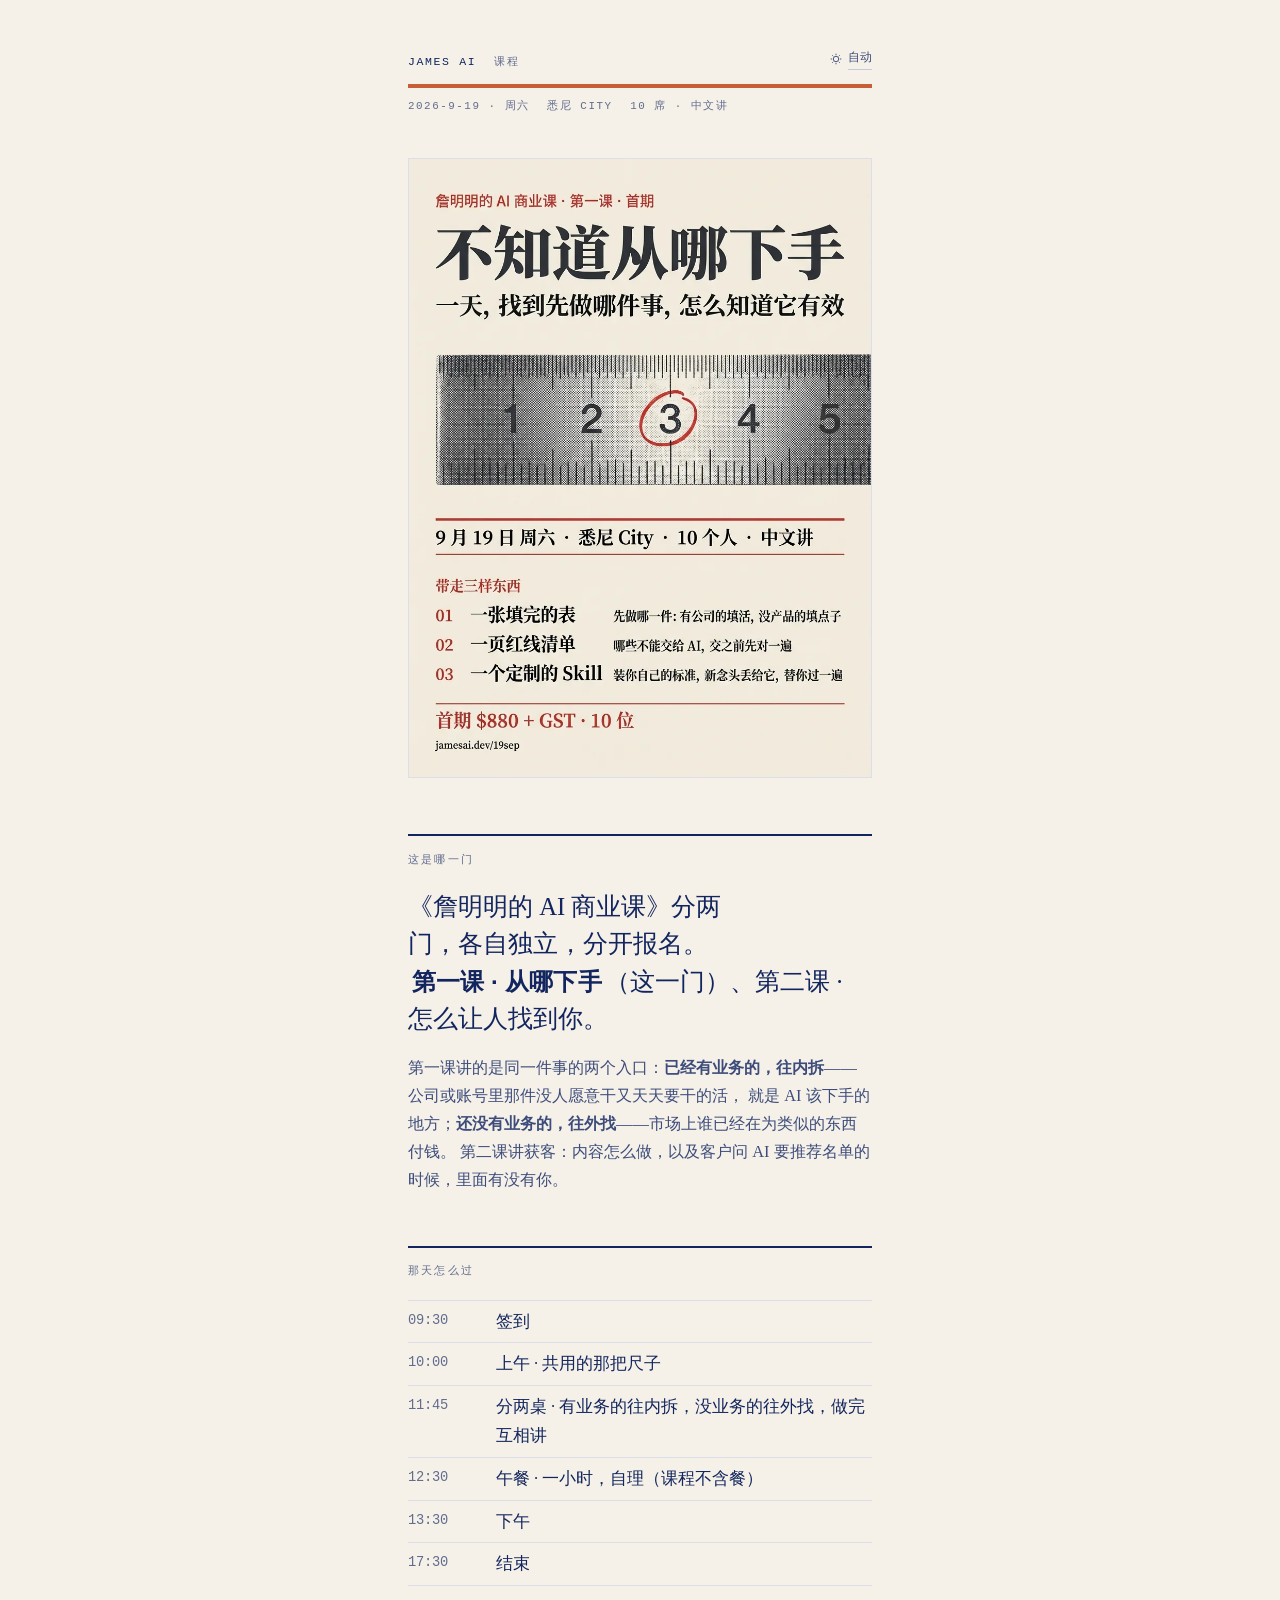
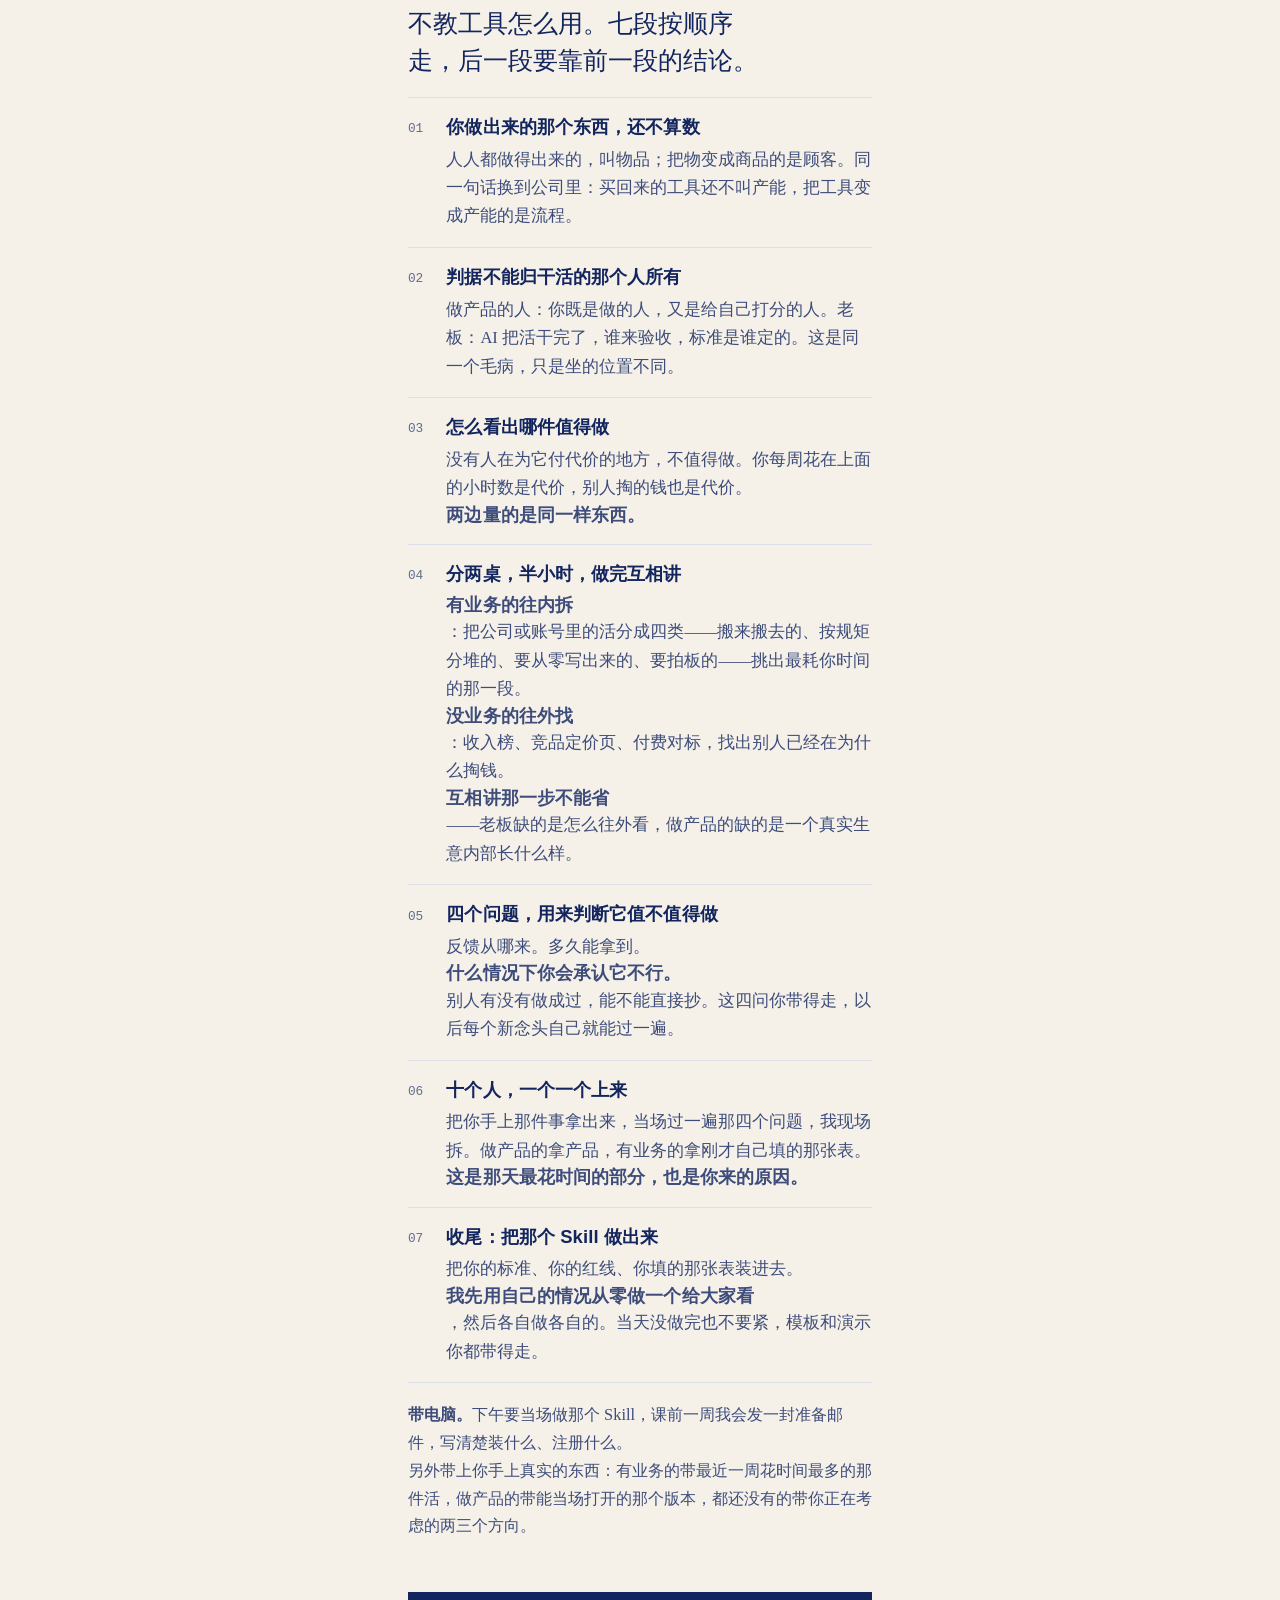
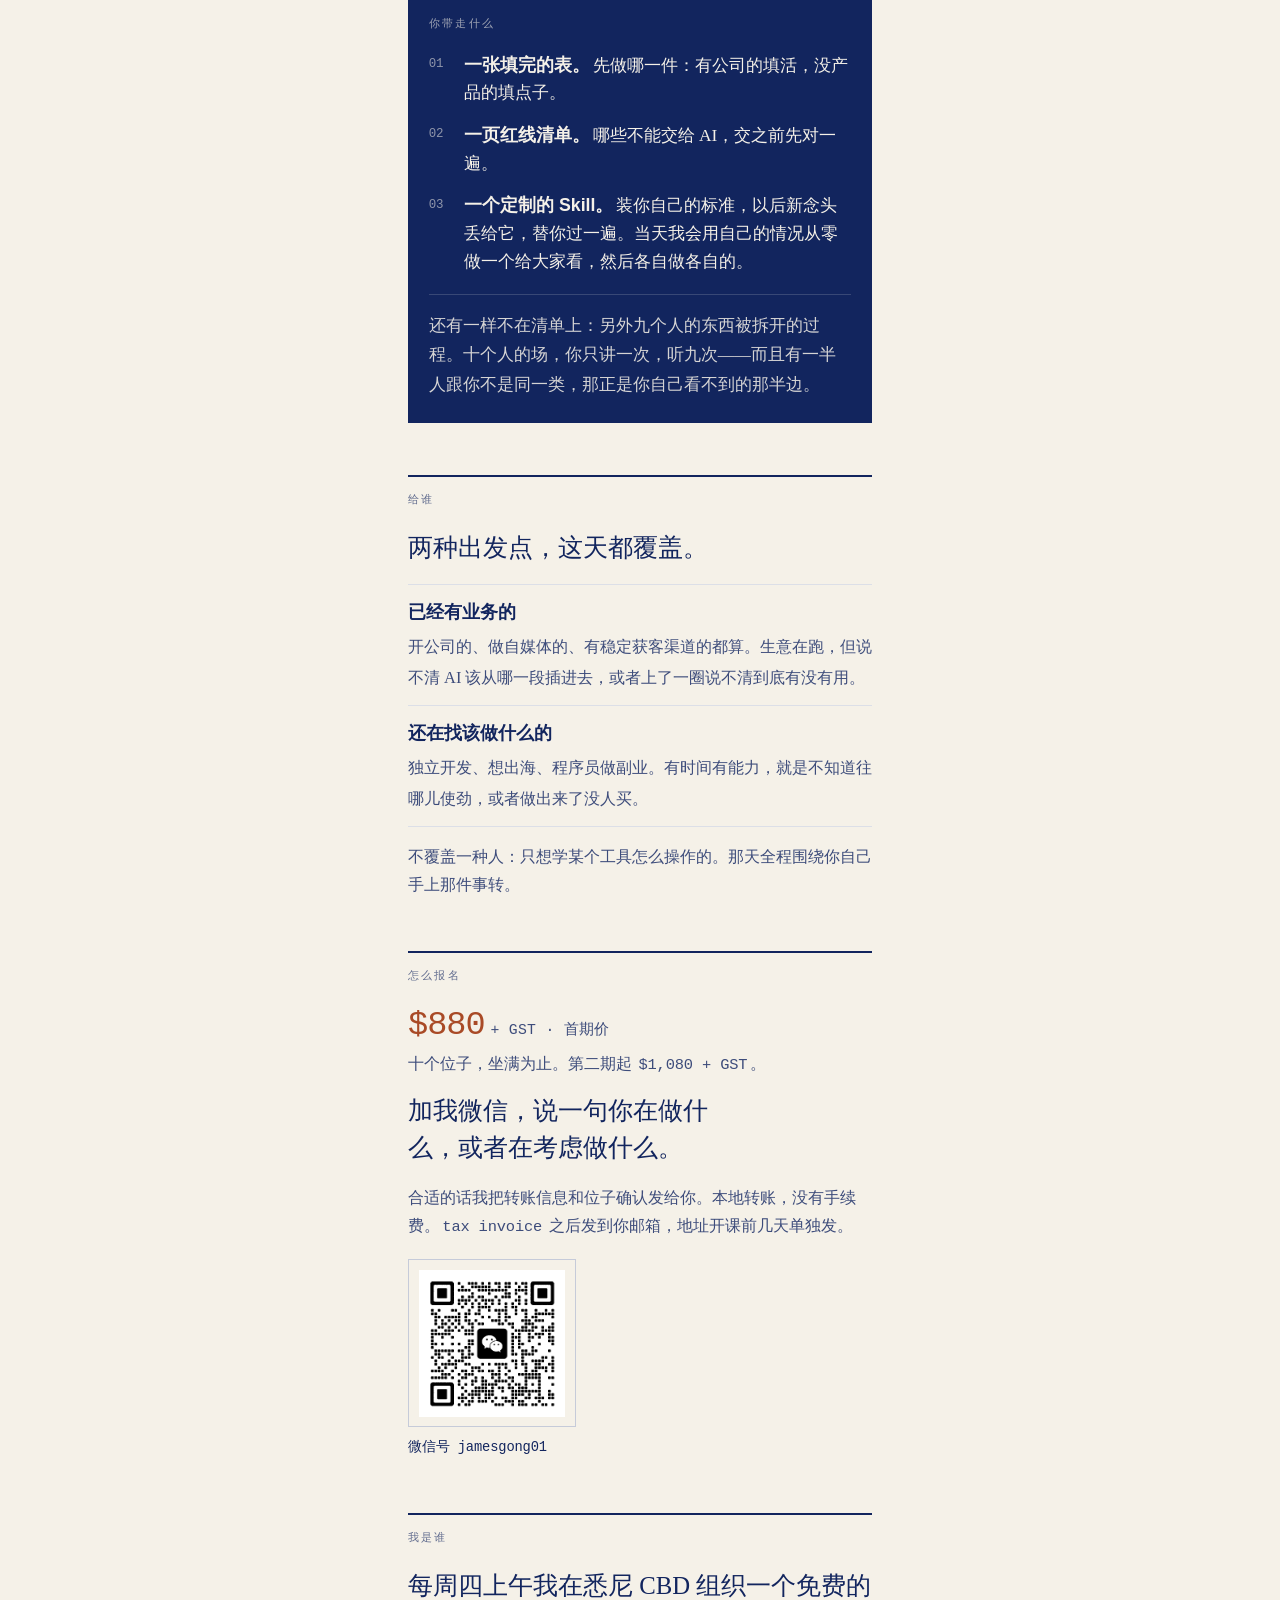
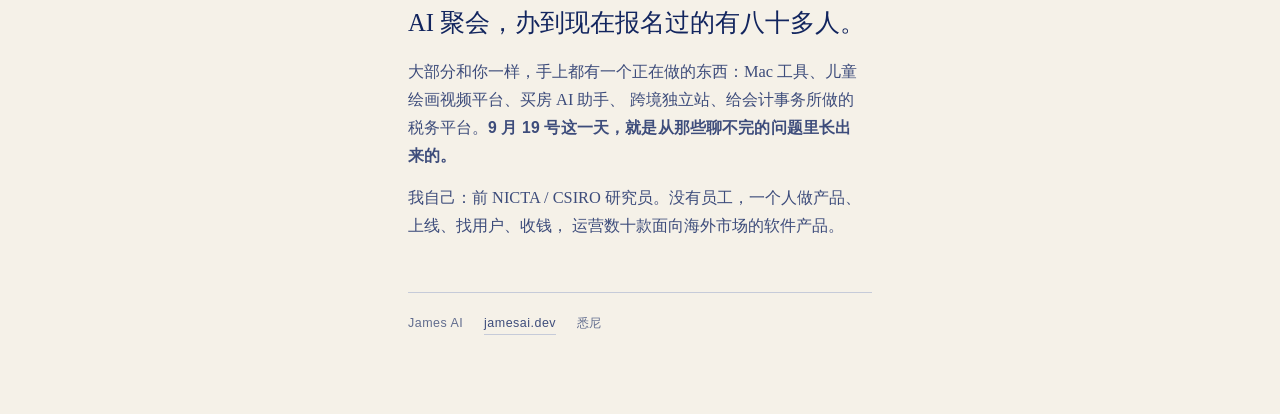
==== commit 27be9466: "Clear the last of the shop talk out of the running order" ====
--- a/19sep/index.html
+++ b/19sep/index.html
@@ -512,19 +512,19 @@
       </li>
       <li>
         <b>分两桌，半小时，做完互相讲</b>
-        <span><b>有业务的往内拆</b>：把公司或账号里的活分成搬运、归类、生成、拍板四类，找出付代价最重的那一段。<b>没业务的往外找</b>：收入榜、竞品定价页、付费对标，找出别人已经在为什么掏钱。<b>互相讲那一步不能省</b>——老板缺的是怎么往外看，做产品的缺的是一个真实生意内部长什么样。</span>
+        <span><b>有业务的往内拆</b>：把公司或账号里的活分成四类——搬来搬去的、按规矩分堆的、要从零写出来的、要拍板的——挑出最耗你时间的那一段。<b>没业务的往外找</b>：收入榜、竞品定价页、付费对标，找出别人已经在为什么掏钱。<b>互相讲那一步不能省</b>——老板缺的是怎么往外看，做产品的缺的是一个真实生意内部长什么样。</span>
       </li>
       <li>
-        <b>验证四问</b>
-        <span>反馈从哪来，多久拿到，能不能被推翻，能不能借别人的。这把尺子你带得走，以后每个新念头自己就能过一遍。</span>
+        <b>四个问题，用来判断它值不值得做</b>
+        <span>反馈从哪来。多久能拿到。<b>什么情况下你会承认它不行。</b>别人有没有做成过，能不能直接抄。这四问你带得走，以后每个新念头自己就能过一遍。</span>
       </li>
       <li>
         <b>十个人，一个一个上来</b>
-        <span>把你手上那件事拿出来，当场过一遍四问，我现场拆。做产品的拿产品，有业务的拿刚才那张四类活表。<b>这是那天最花时间的部分，也是你来的原因。</b></span>
+        <span>把你手上那件事拿出来，当场过一遍那四个问题，我现场拆。做产品的拿产品，有业务的拿刚才自己填的那张表。<b>这是那天最花时间的部分，也是你来的原因。</b></span>
       </li>
       <li>
-        <b>收尾：把你那张纸写完</b>
-        <span>先动哪一件，怎么知道它有没有用。</span>
+        <b>收尾：把那个 Skill 做出来</b>
+        <span>把你的标准、你的红线、你填的那张表装进去。<b>我先用自己的情况从零做一个给大家看</b>，然后各自做各自的。当天没做完也不要紧，模板和演示你都带得走。</span>
       </li>
     </ol>
     <p class="soft"><b>带电脑。</b>下午要当场做那个 Skill，课前一周我会发一封准备邮件，写清楚装什么、注册什么。<br>
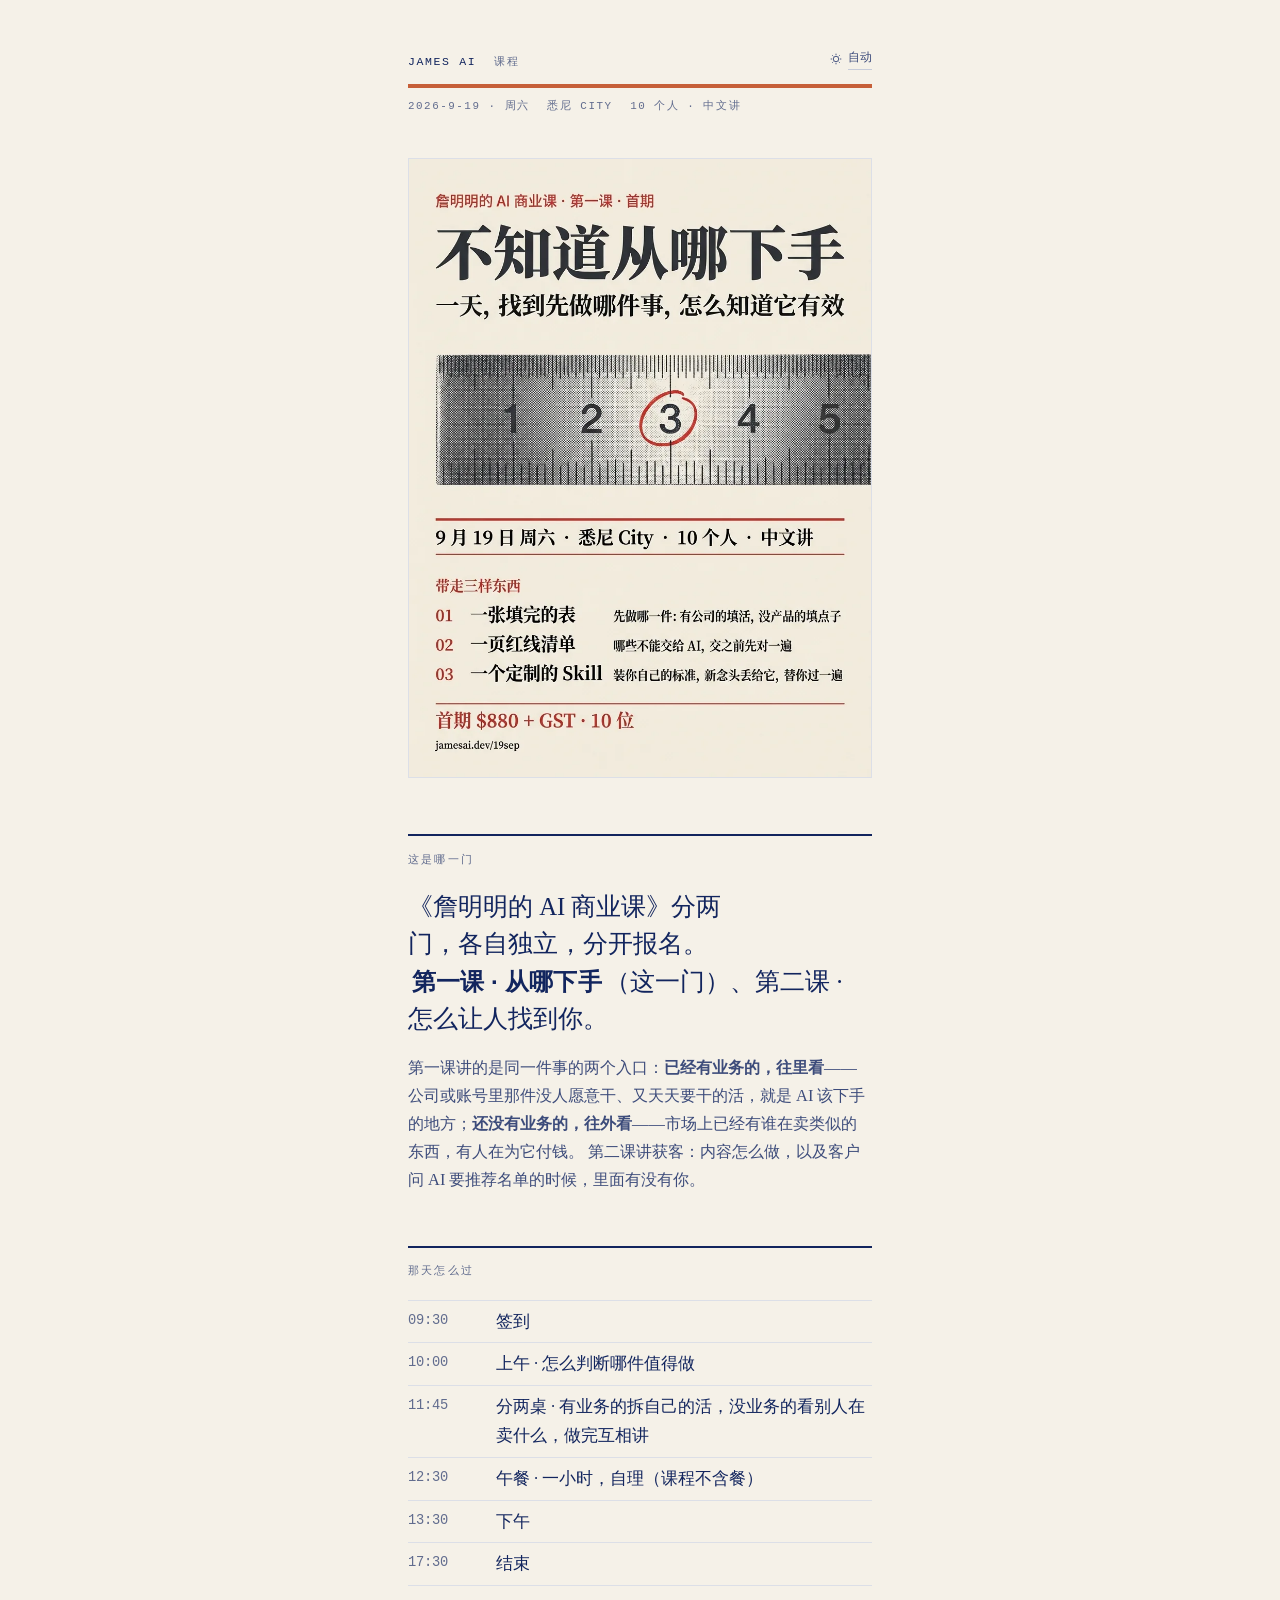
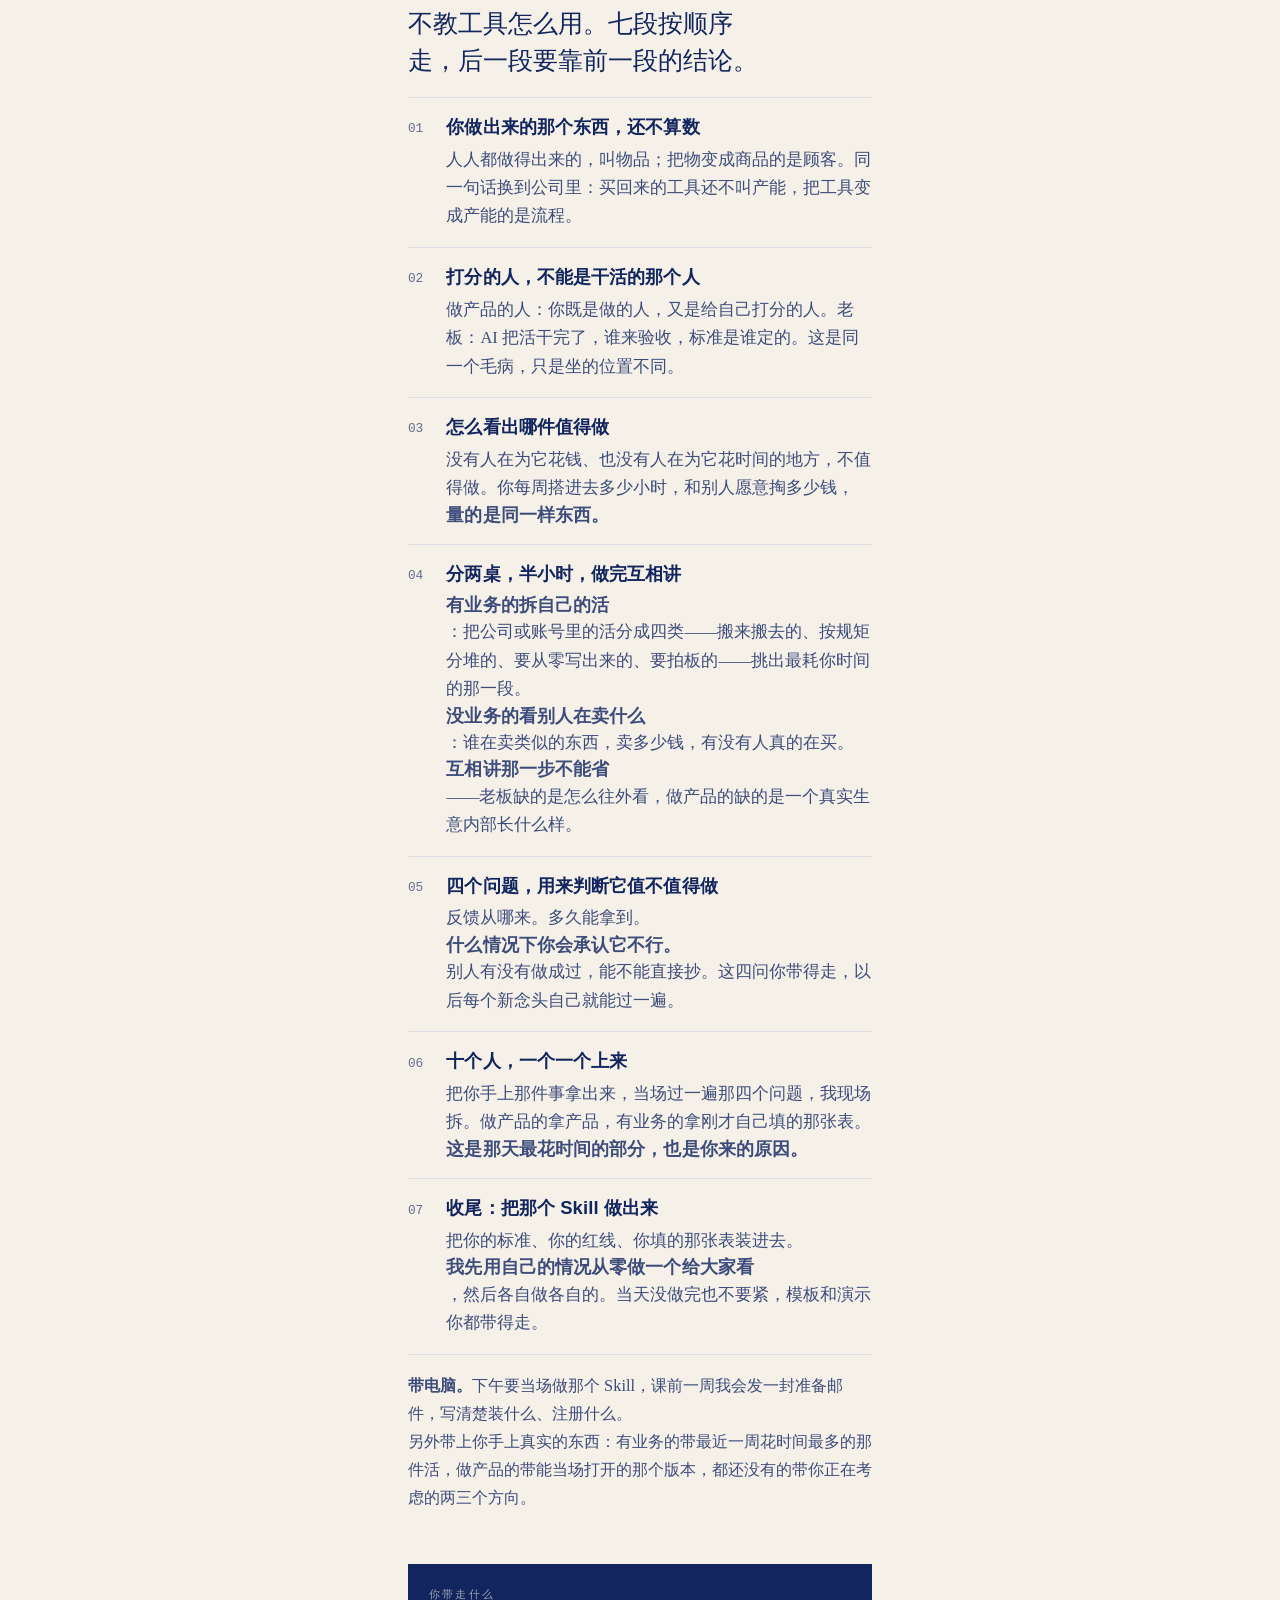
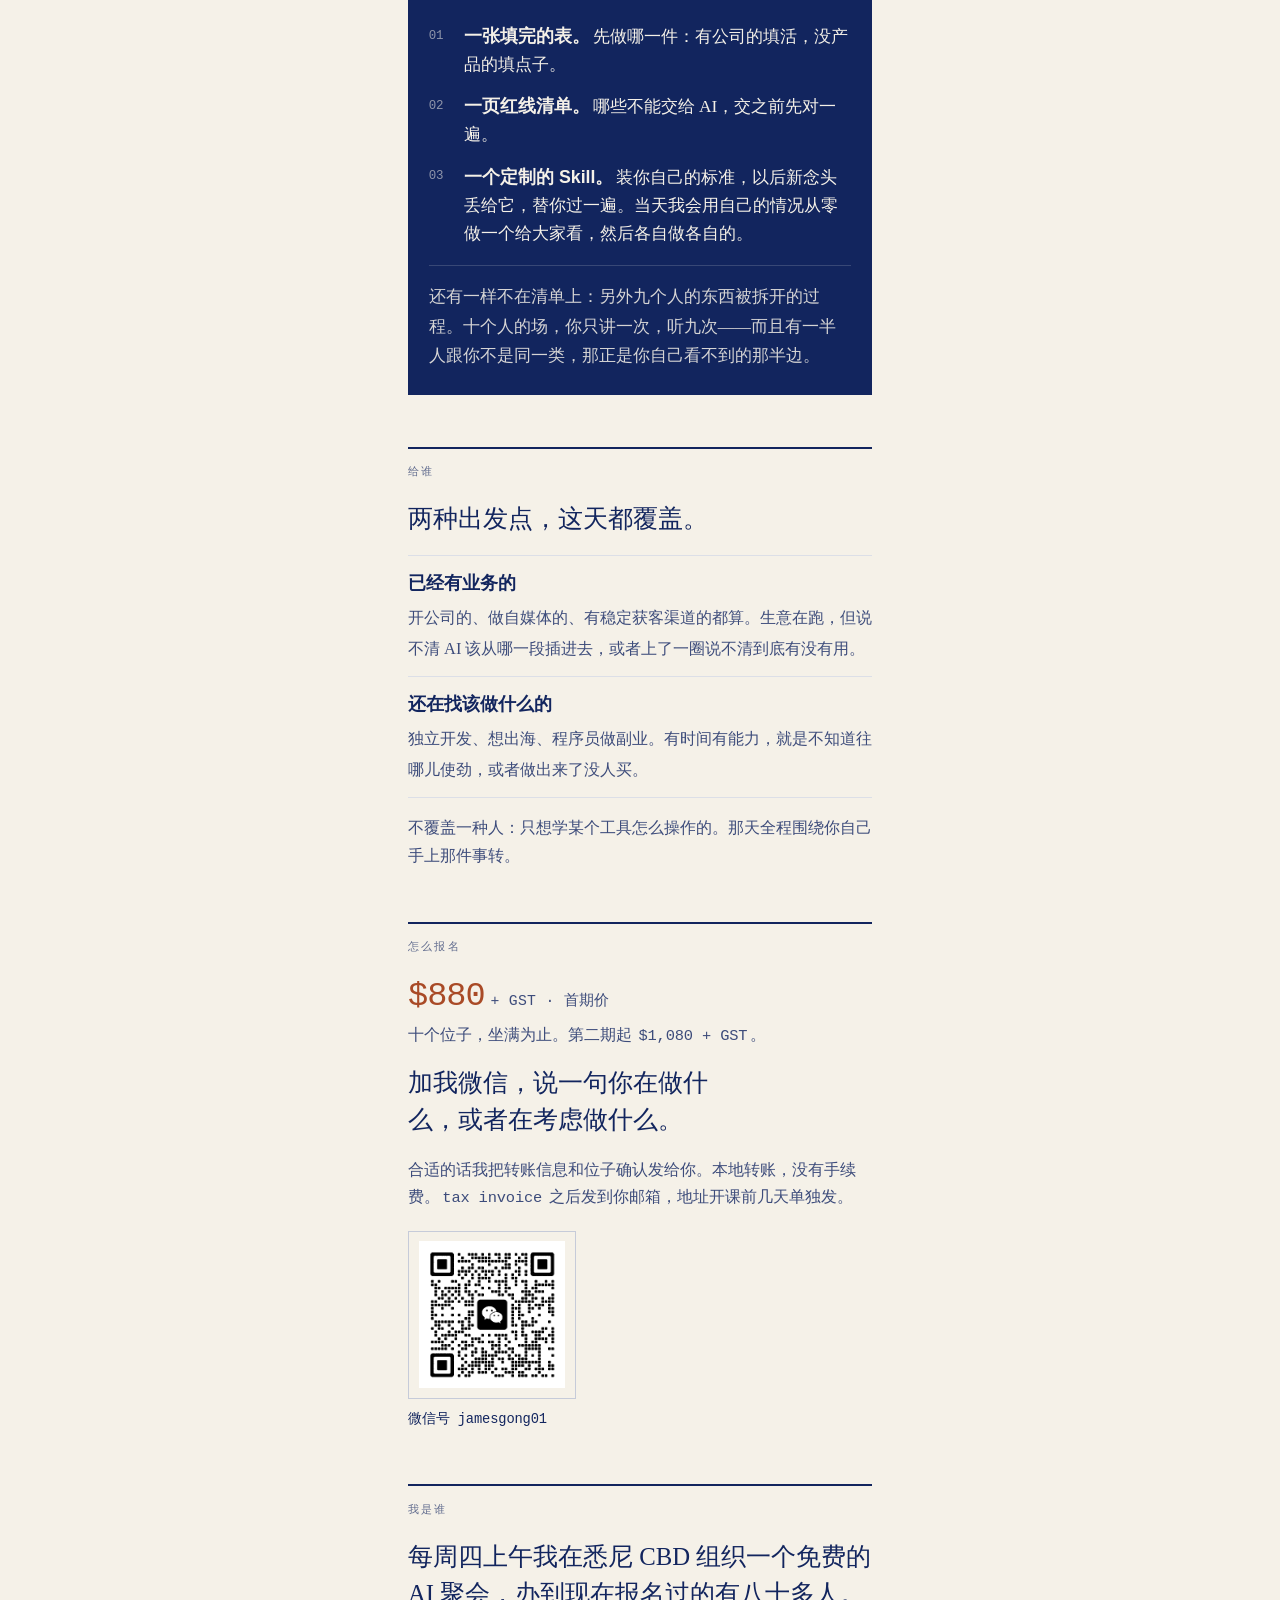
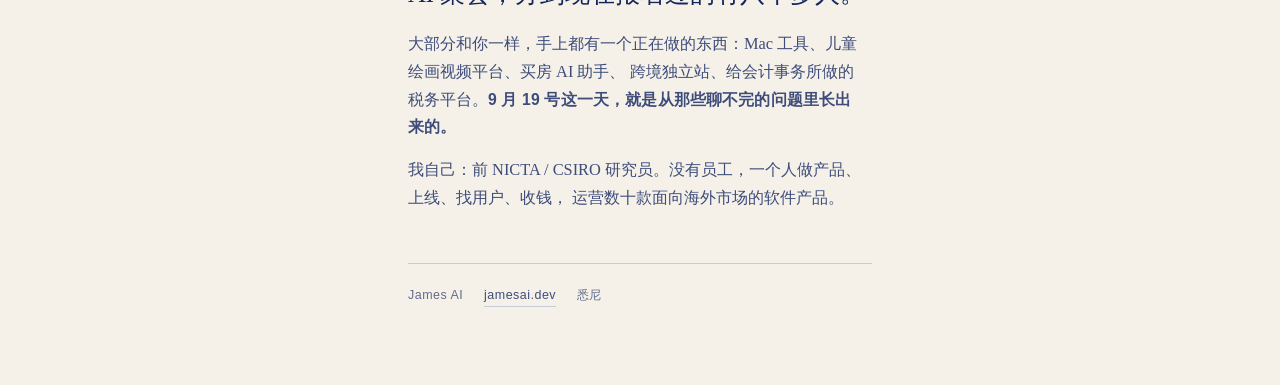
==== commit d5169def: "Finish the sweep: the page now says it the way the poster does" ====
--- a/19sep/index.html
+++ b/19sep/index.html
@@ -4,7 +4,7 @@
 <meta charset="utf-8">
 <meta name="viewport" content="width=device-width, initial-scale=1, viewport-fit=cover">
 <title>从哪下手 · 詹明明的 AI 商业课 · 9月19日 悉尼</title>
-<meta name="description" content="2026年9月19日周六，悉尼 City，一整天，10 个人，中文讲。一天把「先动哪一件」和「怎么知道它有没有用」定下来。老板往内拆四类活，做产品的往外看对标，同一把尺子。">
+<meta name="description" content="2026年9月19日周六，悉尼 City，一整天，10 个人，中文讲。一天，找到先做哪件事，怎么知道它有效。带走一张填完的表、一页红线清单，和一个装着你自己标准的定制 Skill。">
 <meta name="theme-color" content="#F5F1E8" media="(prefers-color-scheme: light)">
 <meta name="theme-color" content="#14161C" media="(prefers-color-scheme: dark)">
 <link rel="icon" href="../assets/favicon.png" sizes="48x48">
@@ -463,7 +463,7 @@
   <div class="plate-date">
     <span>2026-9-19 · 周六</span>
     <span>悉尼 City</span>
-    <span>10 席 · 中文讲</span>
+    <span>10 个人 · 中文讲</span>
   </div>
 
   <!-- Two stocks, one drawing. The night sheet is the SAME artwork re-inked
@@ -480,8 +480,7 @@
     <h2>这是哪一门</h2>
     <p class="lead">《詹明明的 AI 商业课》分两门，各自独立，分开报名。<br><span class="k">第一课 · 从哪下手</span>（这一门）、第二课 · 怎么让人找到你。</p>
     <p class="soft">
-      第一课讲的是同一件事的两个入口：<b>已经有业务的，往内拆</b>——公司或账号里那件没人愿意干又天天要干的活，
-      就是 AI 该下手的地方；<b>还没有业务的，往外找</b>——市场上谁已经在为类似的东西付钱。
+      第一课讲的是同一件事的两个入口：<b>已经有业务的，往里看</b>——公司或账号里那件没人愿意干、又天天要干的活，就是 AI 该下手的地方；<b>还没有业务的，往外看</b>——市场上已经有谁在卖类似的东西，有人在为它付钱。
       第二课讲获客：内容怎么做，以及客户问 AI 要推荐名单的时候，里面有没有你。
     </p>
   </section>
@@ -490,8 +489,8 @@
     <h2>那天怎么过</h2>
     <dl class="clock">
       <div><dt>09:30</dt><dd>签到</dd></div>
-      <div><dt>10:00</dt><dd>上午 · 共用的那把尺子</dd></div>
-      <div><dt>11:45</dt><dd>分两桌 · 有业务的往内拆，没业务的往外找，做完互相讲</dd></div>
+      <div><dt>10:00</dt><dd>上午 · 怎么判断哪件值得做</dd></div>
+      <div><dt>11:45</dt><dd>分两桌 · 有业务的拆自己的活，没业务的看别人在卖什么，做完互相讲</dd></div>
       <div><dt>12:30</dt><dd>午餐 · 一小时，自理（课程不含餐）</dd></div>
       <div><dt>13:30</dt><dd>下午</dd></div>
       <div><dt>17:30</dt><dd>结束</dd></div>
@@ -503,16 +502,16 @@
         <span>人人都做得出来的，叫物品；把物变成商品的是顾客。同一句话换到公司里：买回来的工具还不叫产能，把工具变成产能的是流程。</span>
       </li>
       <li>
-        <b>判据不能归干活的那个人所有</b>
+        <b>打分的人，不能是干活的那个人</b>
         <span>做产品的人：你既是做的人，又是给自己打分的人。老板：AI 把活干完了，谁来验收，标准是谁定的。这是同一个毛病，只是坐的位置不同。</span>
       </li>
       <li>
         <b>怎么看出哪件值得做</b>
-        <span>没有人在为它付代价的地方，不值得做。你每周花在上面的小时数是代价，别人掏的钱也是代价。<b>两边量的是同一样东西。</b></span>
+        <span>没有人在为它花钱、也没有人在为它花时间的地方，不值得做。你每周搭进去多少小时，和别人愿意掏多少钱，<b>量的是同一样东西。</b></span>
       </li>
       <li>
         <b>分两桌，半小时，做完互相讲</b>
-        <span><b>有业务的往内拆</b>：把公司或账号里的活分成四类——搬来搬去的、按规矩分堆的、要从零写出来的、要拍板的——挑出最耗你时间的那一段。<b>没业务的往外找</b>：收入榜、竞品定价页、付费对标，找出别人已经在为什么掏钱。<b>互相讲那一步不能省</b>——老板缺的是怎么往外看，做产品的缺的是一个真实生意内部长什么样。</span>
+        <span><b>有业务的拆自己的活</b>：把公司或账号里的活分成四类——搬来搬去的、按规矩分堆的、要从零写出来的、要拍板的——挑出最耗你时间的那一段。<b>没业务的看别人在卖什么</b>：谁在卖类似的东西，卖多少钱，有没有人真的在买。<b>互相讲那一步不能省</b>——老板缺的是怎么往外看，做产品的缺的是一个真实生意内部长什么样。</span>
       </li>
       <li>
         <b>四个问题，用来判断它值不值得做</b>
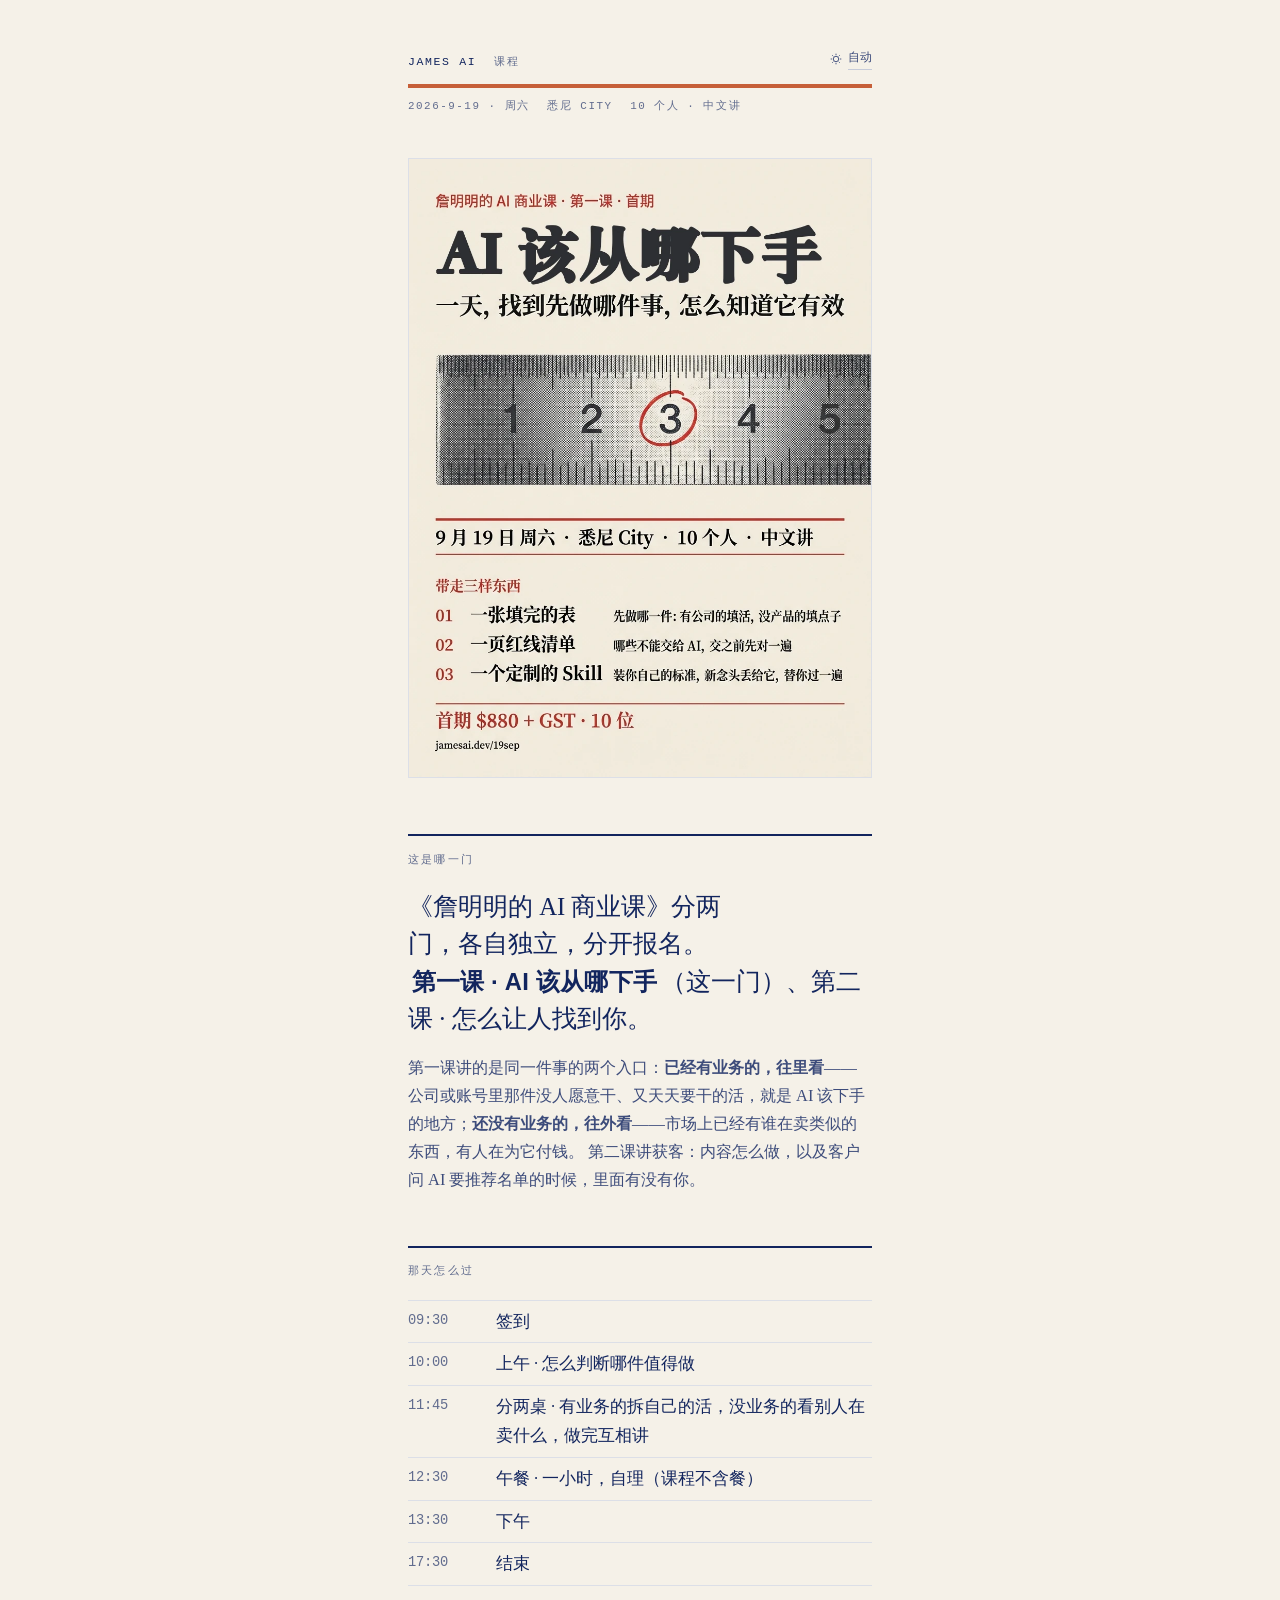
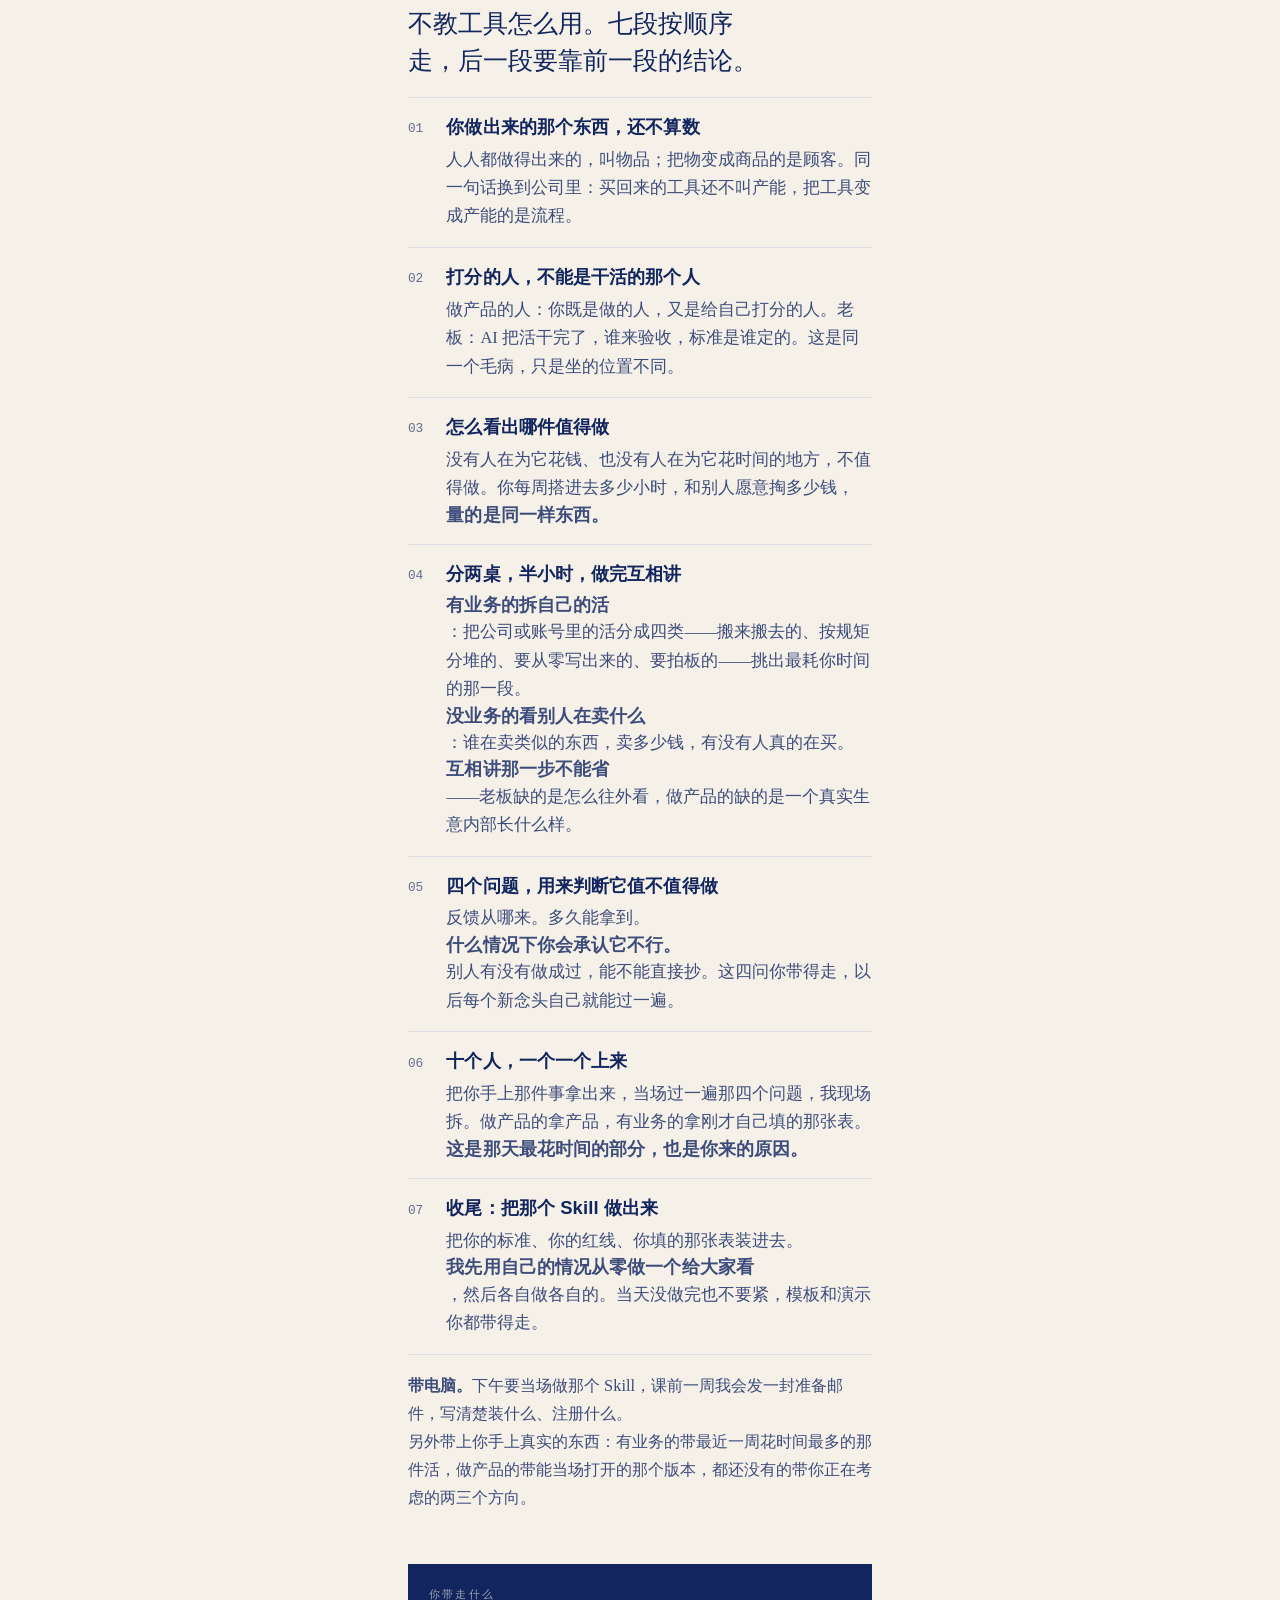
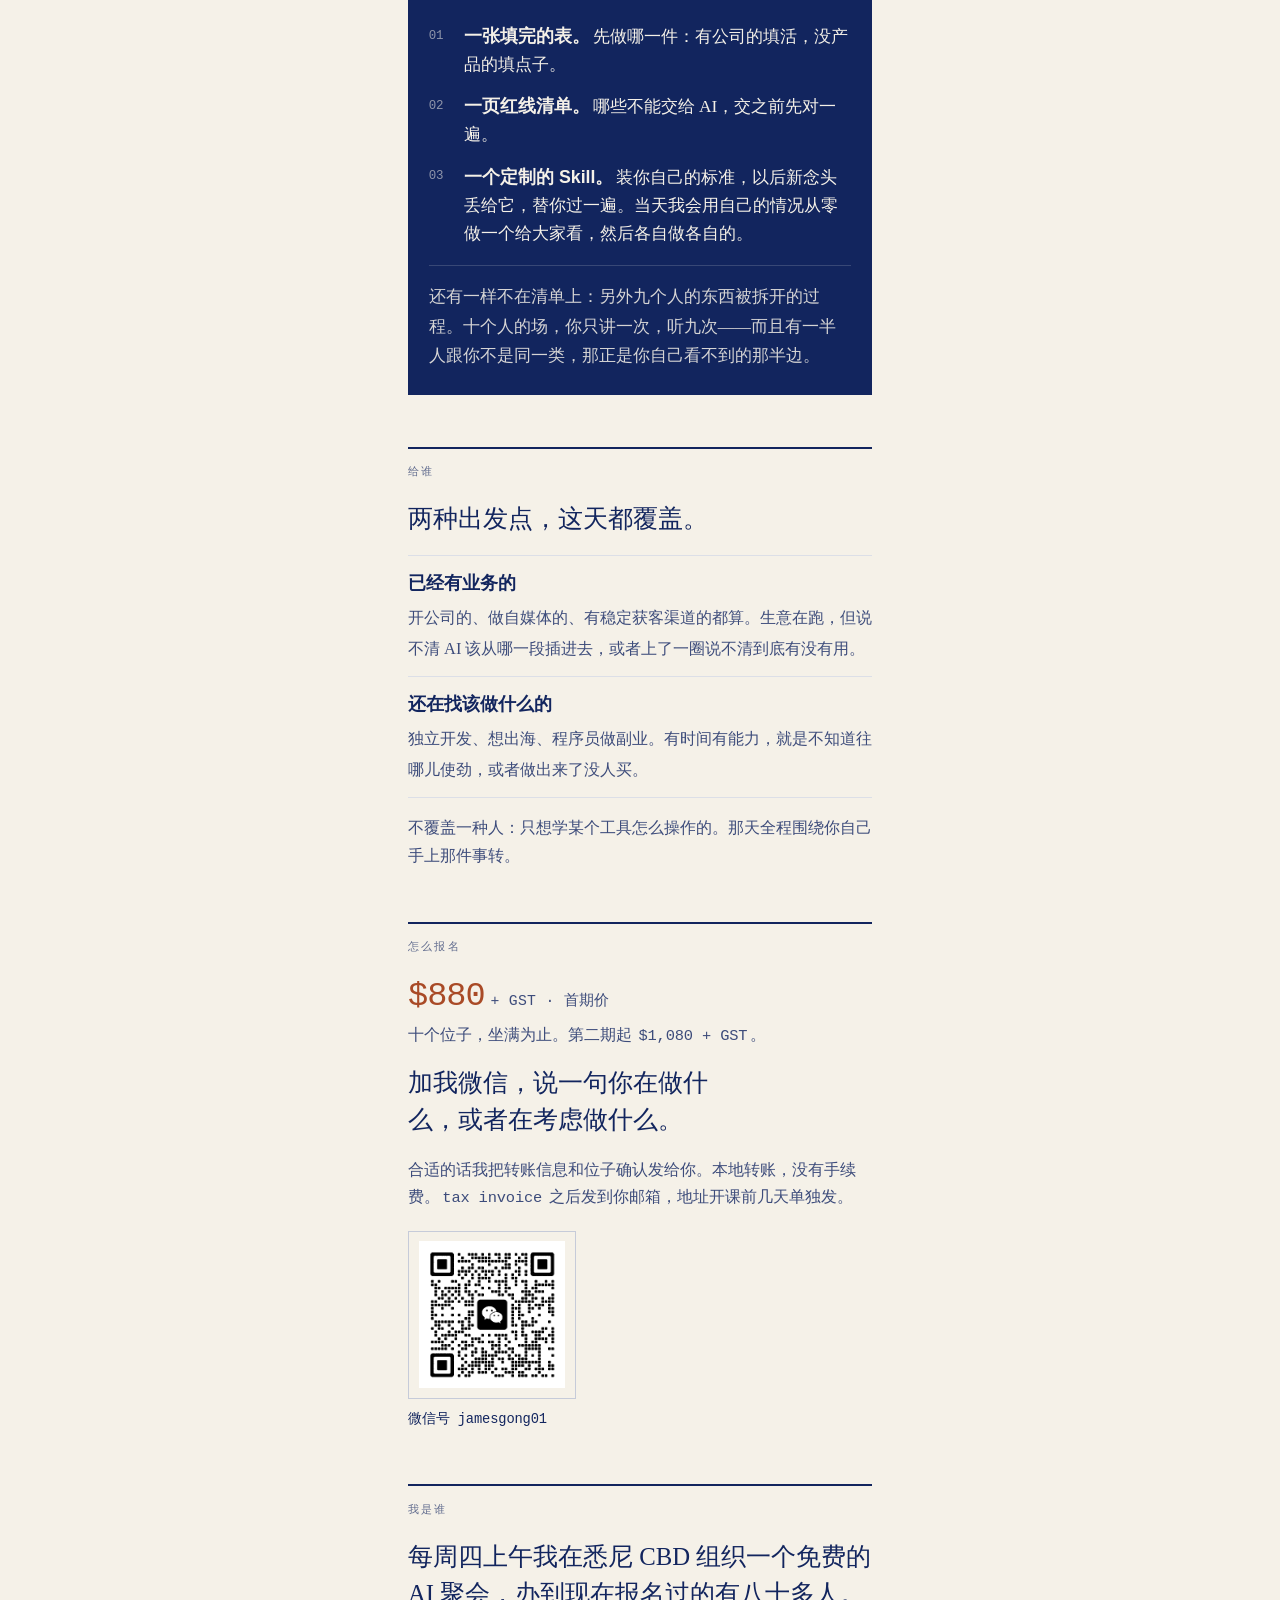
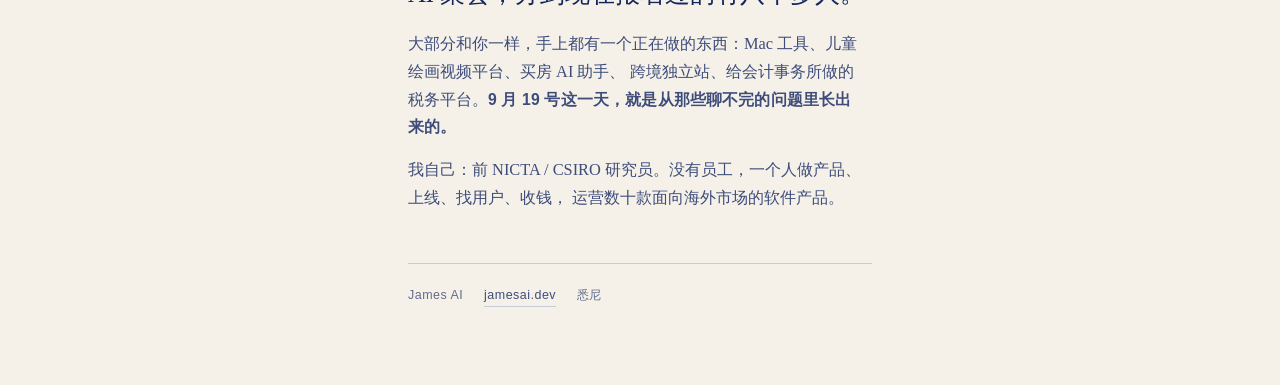
==== commit 603825df: "19 Sep poster: headline now says AI 该从哪下手, page title and lead follow Co-Authored-By: Claude Fable 5" ====
--- a/19sep/index.html
+++ b/19sep/index.html
@@ -3,7 +3,7 @@
 <head>
 <meta charset="utf-8">
 <meta name="viewport" content="width=device-width, initial-scale=1, viewport-fit=cover">
-<title>从哪下手 · 詹明明的 AI 商业课 · 9月19日 悉尼</title>
+<title>AI 该从哪下手 · 詹明明的 AI 商业课 · 9月19日 悉尼</title>
 <meta name="description" content="2026年9月19日周六，悉尼 City，一整天，10 个人，中文讲。一天，找到先做哪件事，怎么知道它有效。带走一张填完的表、一页红线清单，和一个装着你自己标准的定制 Skill。">
 <meta name="theme-color" content="#F5F1E8" media="(prefers-color-scheme: light)">
 <meta name="theme-color" content="#14161C" media="(prefers-color-scheme: dark)">
@@ -13,7 +13,7 @@
 <link rel="apple-touch-icon" href="../assets/favicon-180.png">
 <link rel="canonical" href="https://jamesai.dev/19sep/">
 <meta property="og:type" content="website">
-<meta property="og:title" content="不知道从哪下手">
+<meta property="og:title" content="AI 该从哪下手">
 <meta property="og:description" content="《詹明明的 AI 商业课》第一课 · 一天，找到先做哪件事，怎么知道它有效 · 9月19日周六 · 悉尼 City · 10 个人">
 <meta property="og:url" content="https://jamesai.dev/19sep/">
 <meta property="og:image" content="https://jamesai.dev/19sep/poster.png">
@@ -471,14 +471,14 @@
        beige rectangle on a near-black page is the one thing that would still
        look bolted on after the restyle. The download and the og:image stay the
        day sheet: that is the one people share. -->
-  <a class="poster-link" href="poster.png?v=2"><img class="poster" id="poster"
-       src="poster.webp?v=4" data-day="poster.webp?v=4" data-night="poster-night.webp?v=4"
+  <a class="poster-link" href="poster.png?v=3"><img class="poster" id="poster"
+       src="poster.webp?v=5" data-day="poster.webp?v=5" data-night="poster-night.webp?v=5"
        width="896" height="1200" fetchpriority="high" decoding="async"
-       alt="詹明明的 AI 商业课 · 第一课 · 首期。不知道从哪下手。一天，找到先做哪件事，怎么知道它有效。9 月 19 日周六，悉尼 City，10 个人，中文讲。带走三样东西：一张填完的表、一页红线清单、一个定制的 Skill。首期 $880 + GST，10 位。"></a>
+       alt="詹明明的 AI 商业课 · 第一课 · 首期。AI 该从哪下手。一天，找到先做哪件事，怎么知道它有效。9 月 19 日周六，悉尼 City，10 个人，中文讲。带走三样东西：一张填完的表、一页红线清单、一个定制的 Skill。首期 $880 + GST，10 位。"></a>
 
   <section>
     <h2>这是哪一门</h2>
-    <p class="lead">《詹明明的 AI 商业课》分两门，各自独立，分开报名。<br><span class="k">第一课 · 从哪下手</span>（这一门）、第二课 · 怎么让人找到你。</p>
+    <p class="lead">《詹明明的 AI 商业课》分两门，各自独立，分开报名。<br><span class="k">第一课 · AI 该从哪下手</span>（这一门）、第二课 · 怎么让人找到你。</p>
     <p class="soft">
       第一课讲的是同一件事的两个入口：<b>已经有业务的，往里看</b>——公司或账号里那件没人愿意干、又天天要干的活，就是 AI 该下手的地方；<b>还没有业务的，往外看</b>——市场上已经有谁在卖类似的东西，有人在为它付钱。
       第二课讲获客：内容怎么做，以及客户问 AI 要推荐名单的时候，里面有没有你。
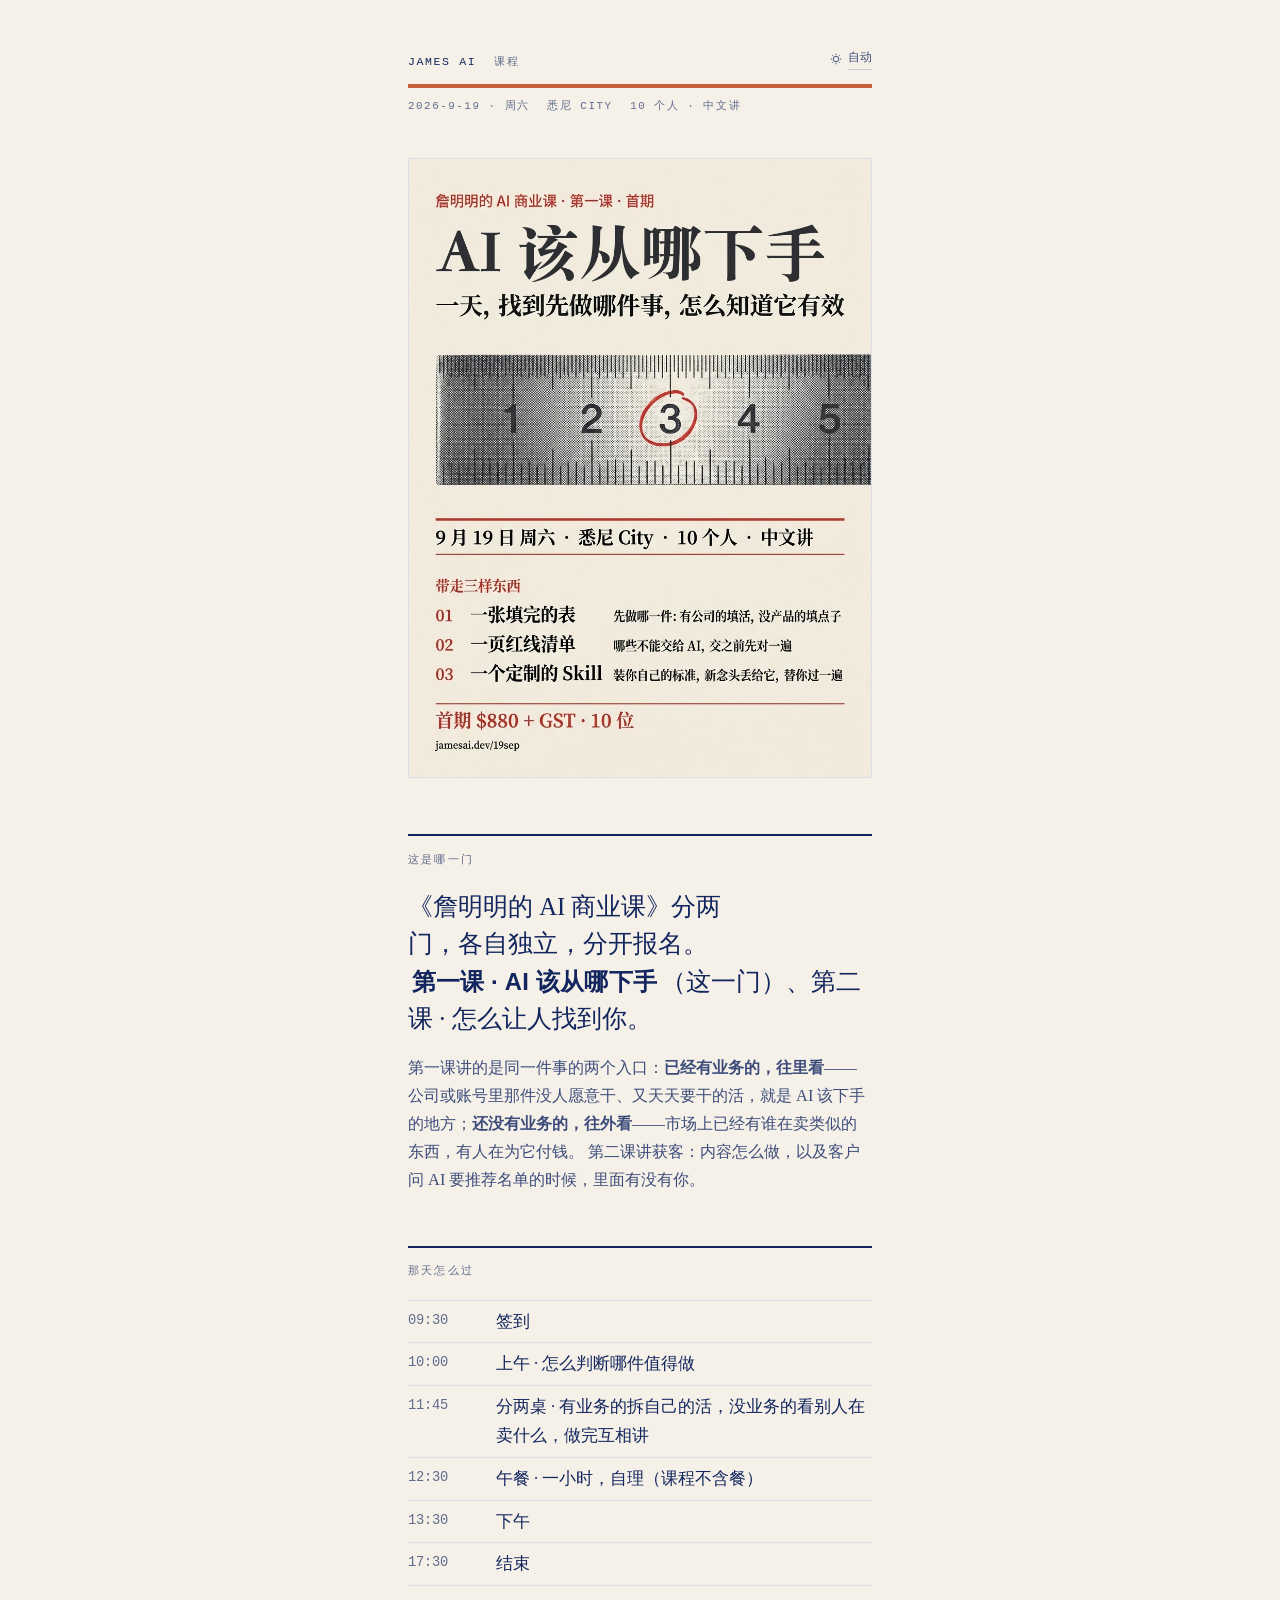
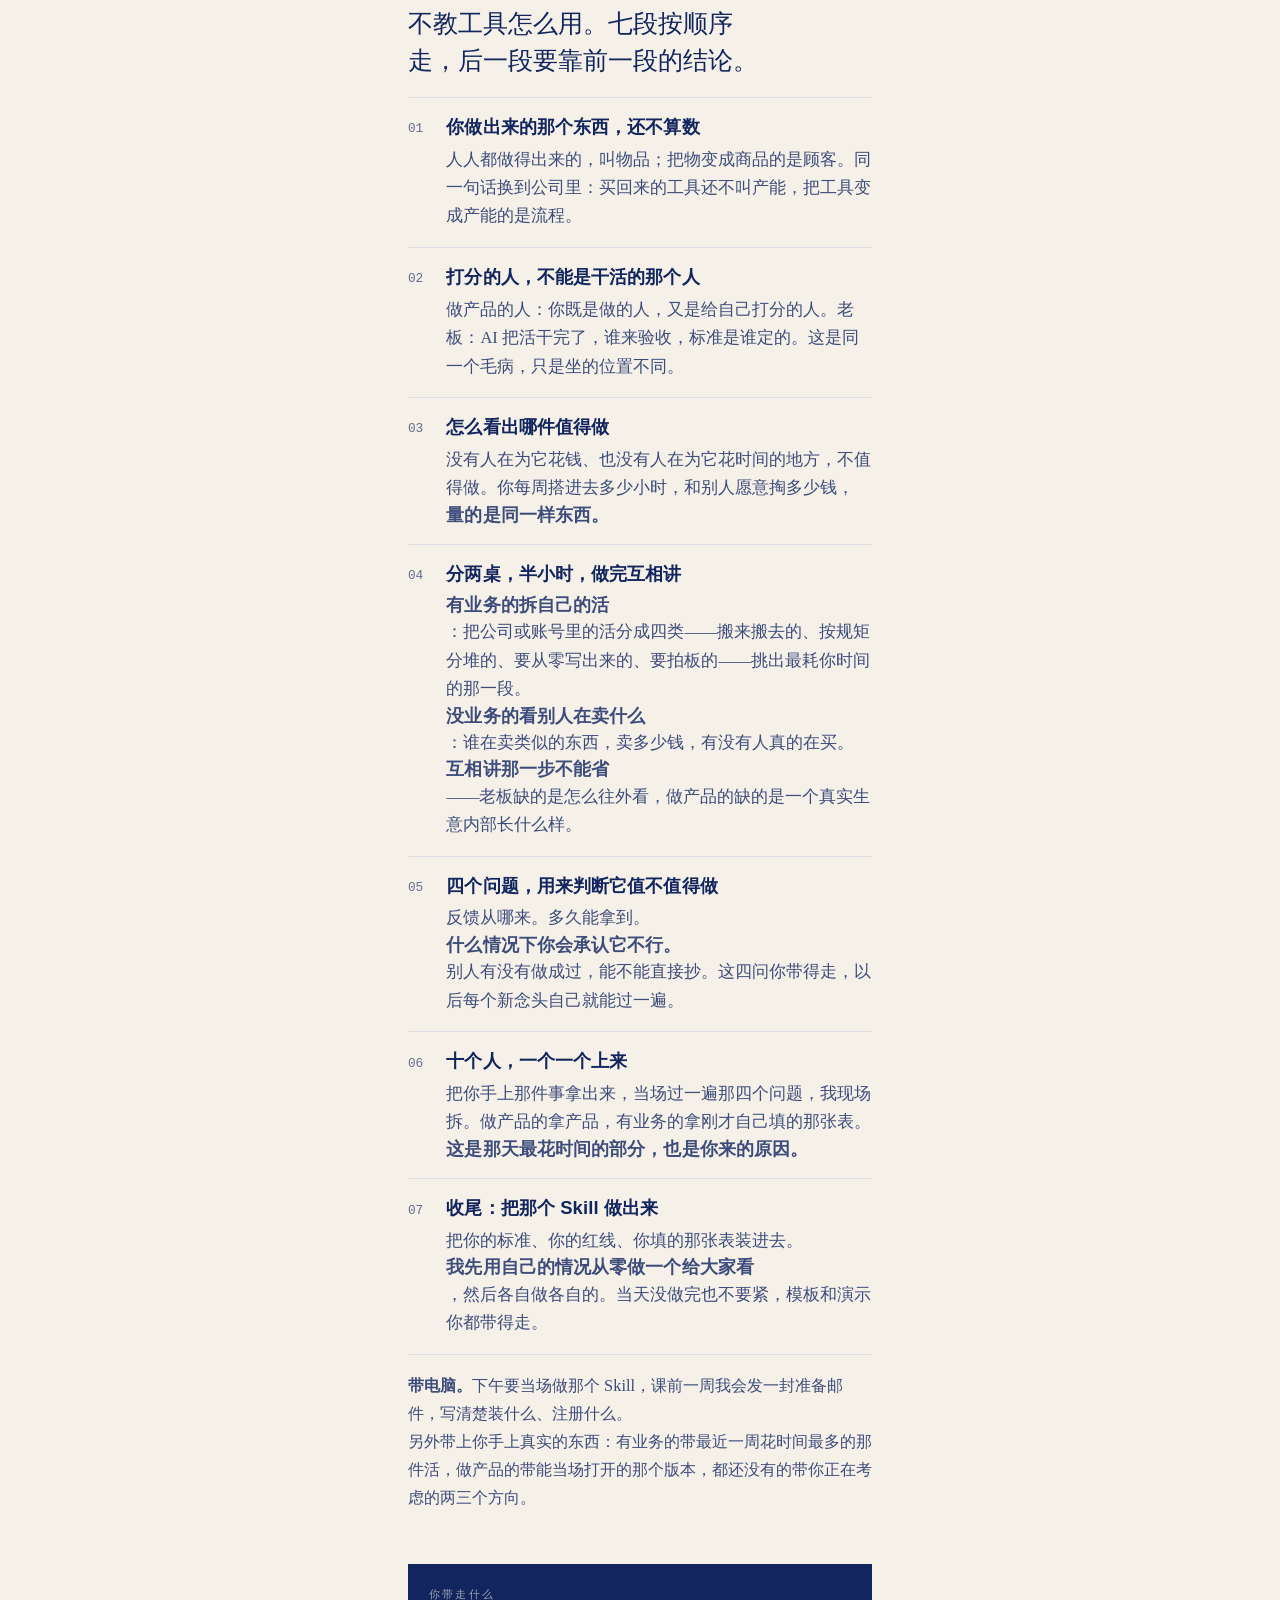
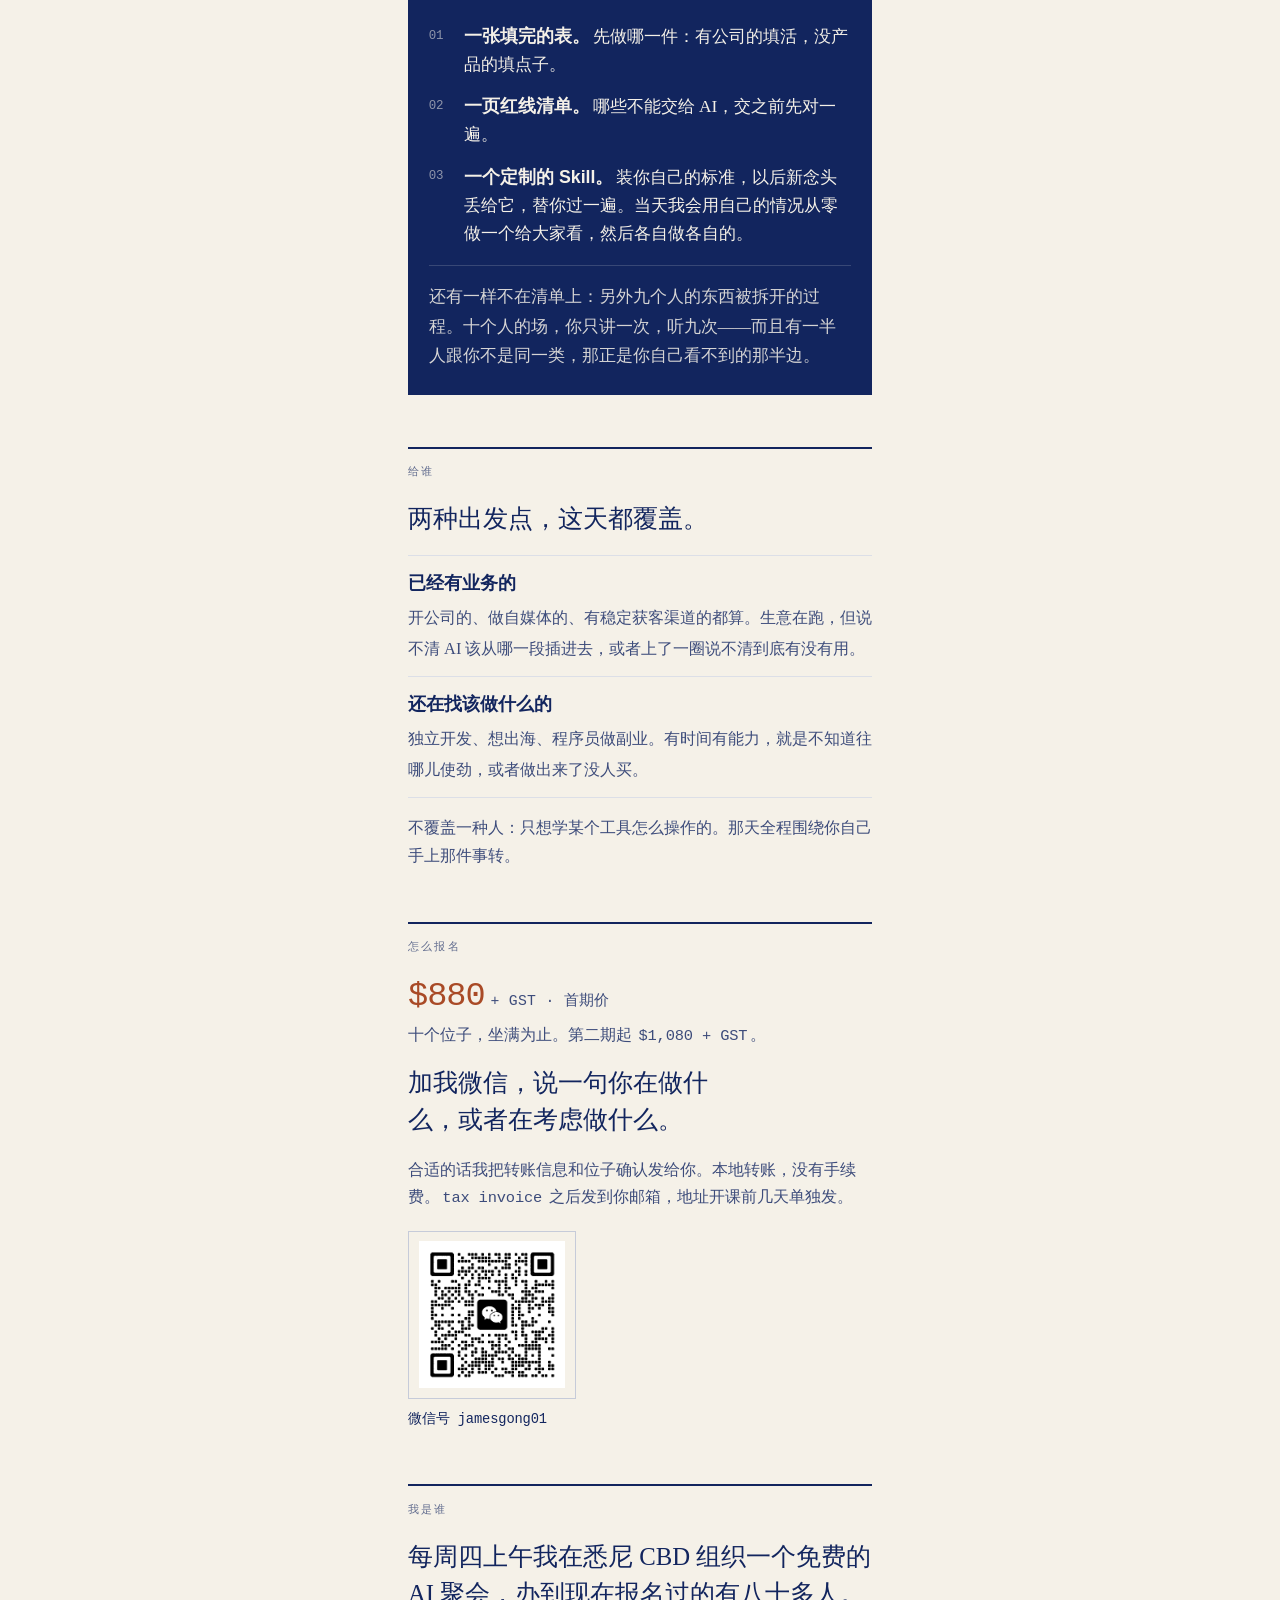
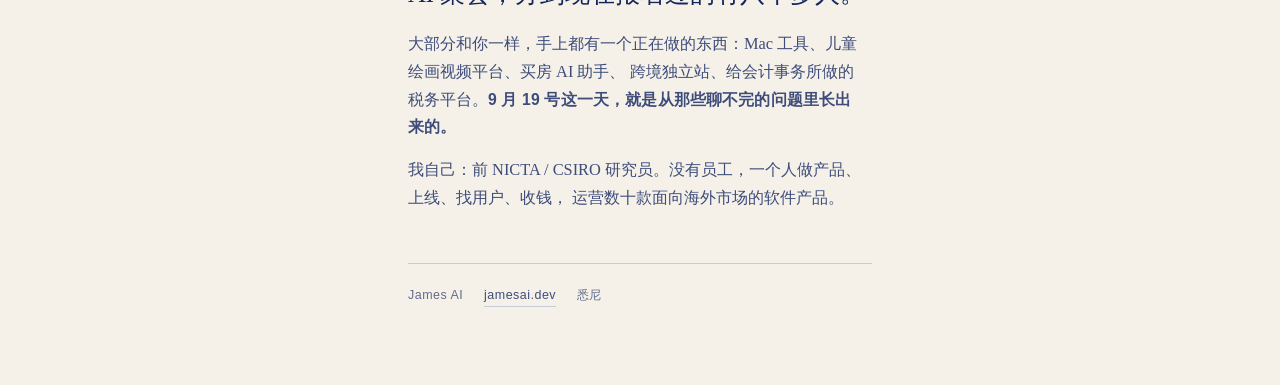
==== commit 7fb189c9: "19 Sep poster: headline set lighter, the stroked version was hard to read Co-Authored-By: Claude Fab" ====
--- a/19sep/index.html
+++ b/19sep/index.html
@@ -471,8 +471,8 @@
        beige rectangle on a near-black page is the one thing that would still
        look bolted on after the restyle. The download and the og:image stay the
        day sheet: that is the one people share. -->
-  <a class="poster-link" href="poster.png?v=3"><img class="poster" id="poster"
-       src="poster.webp?v=5" data-day="poster.webp?v=5" data-night="poster-night.webp?v=5"
+  <a class="poster-link" href="poster.png?v=4"><img class="poster" id="poster"
+       src="poster.webp?v=6" data-day="poster.webp?v=5" data-night="poster-night.webp?v=6"
        width="896" height="1200" fetchpriority="high" decoding="async"
        alt="詹明明的 AI 商业课 · 第一课 · 首期。AI 该从哪下手。一天，找到先做哪件事，怎么知道它有效。9 月 19 日周六，悉尼 City，10 个人，中文讲。带走三样东西：一张填完的表、一页红线清单、一个定制的 Skill。首期 $880 + GST，10 位。"></a>
 
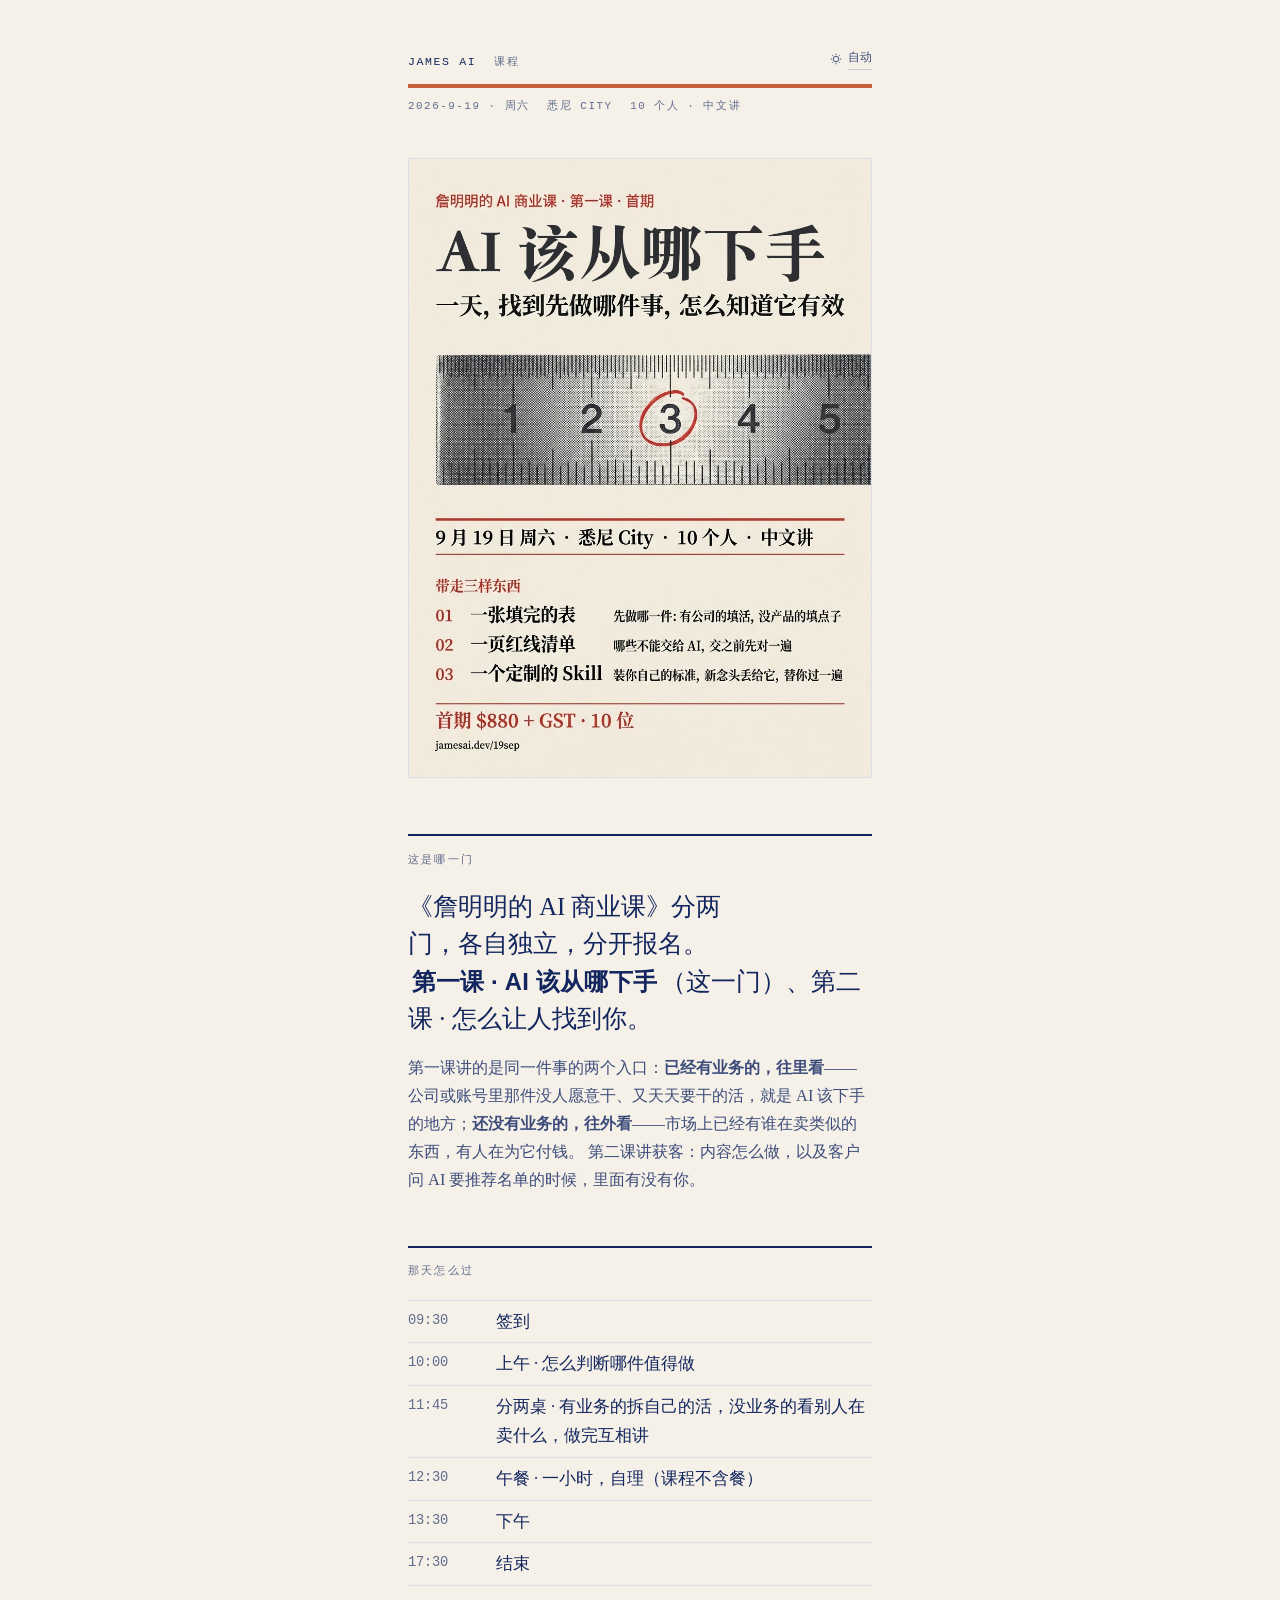
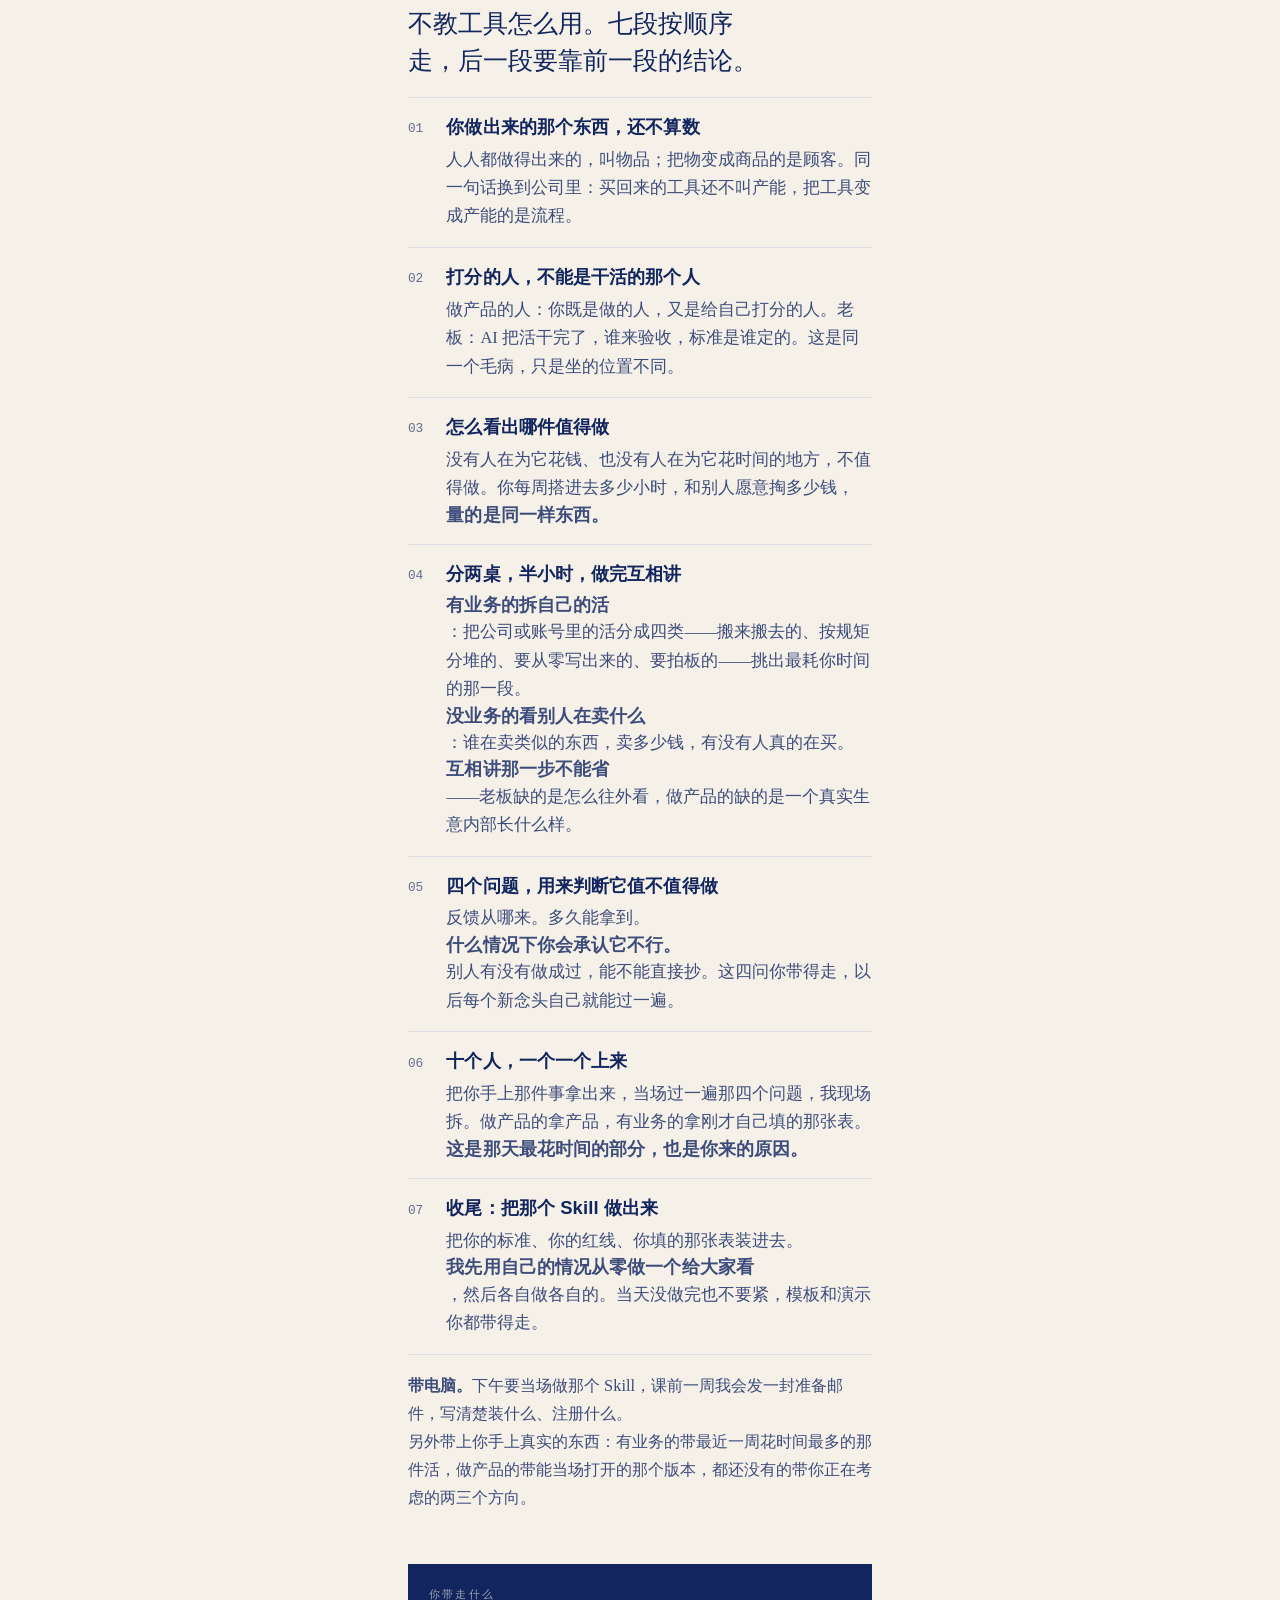
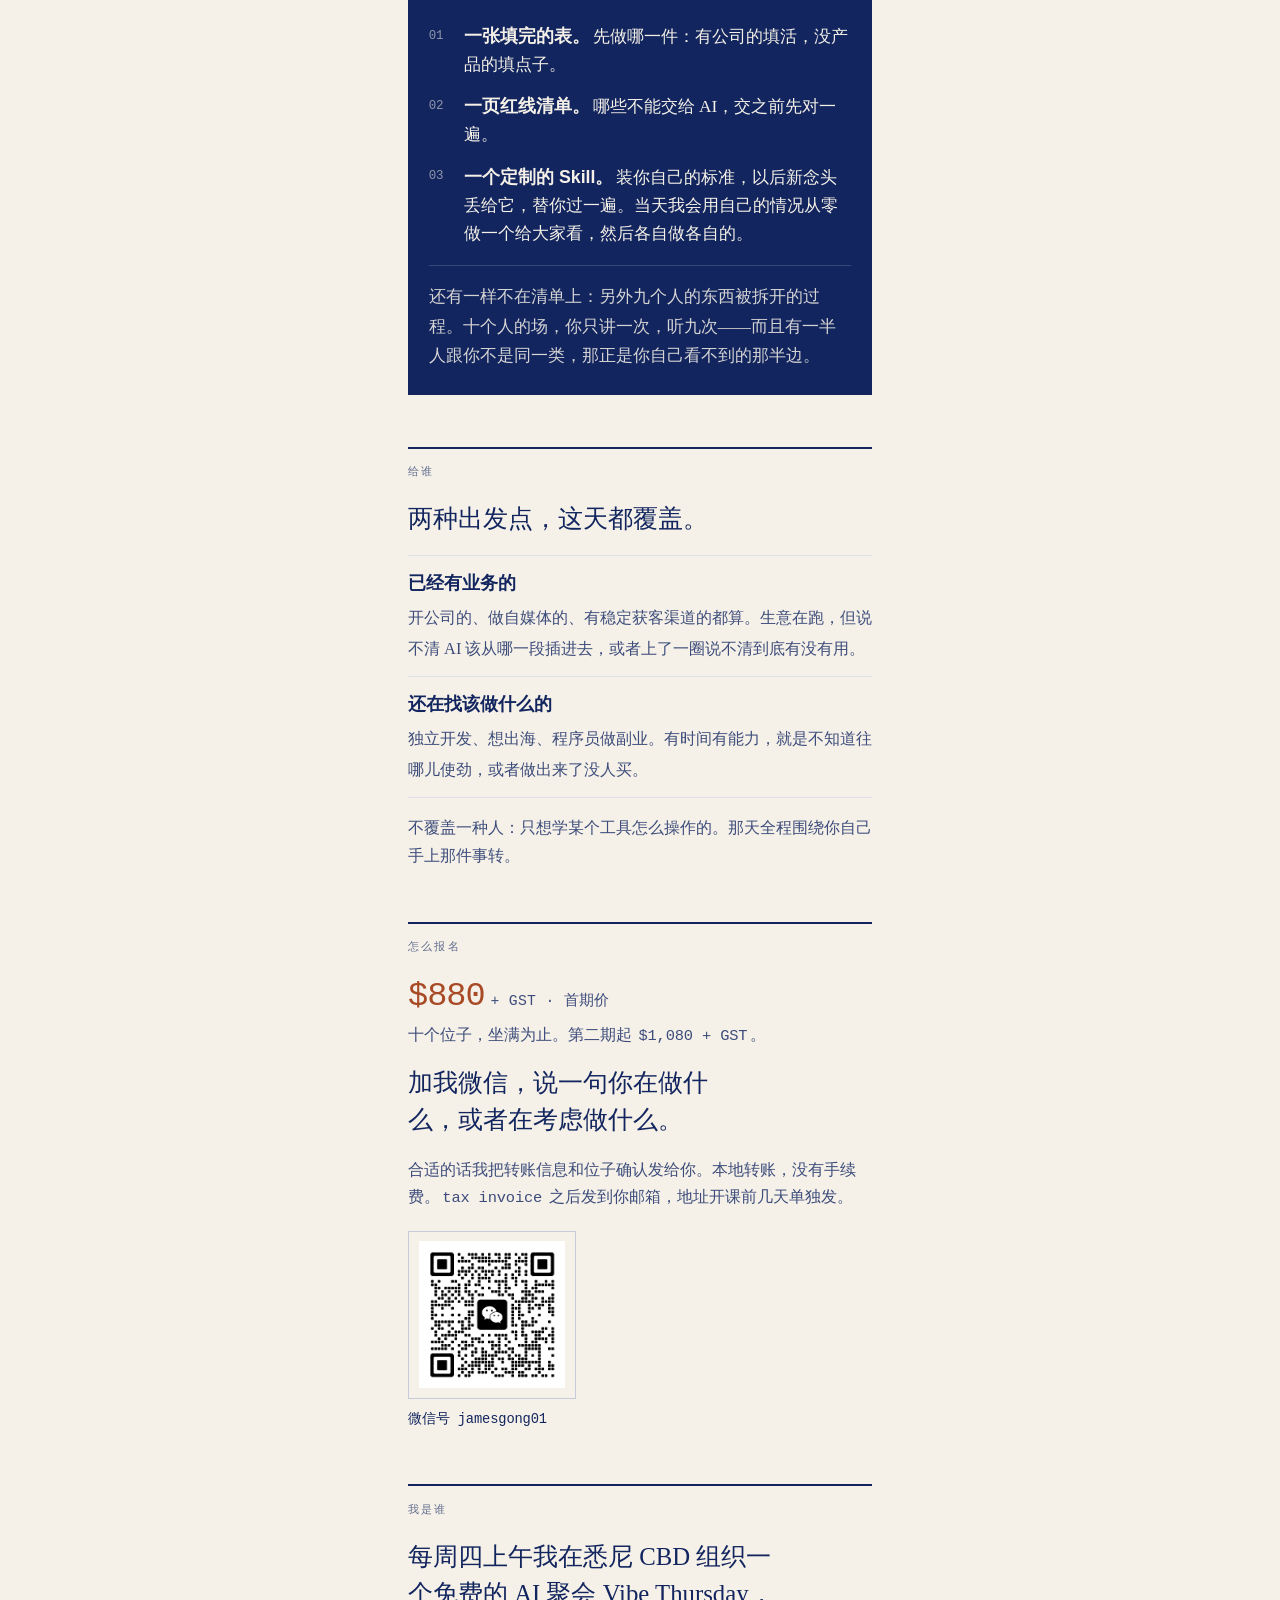
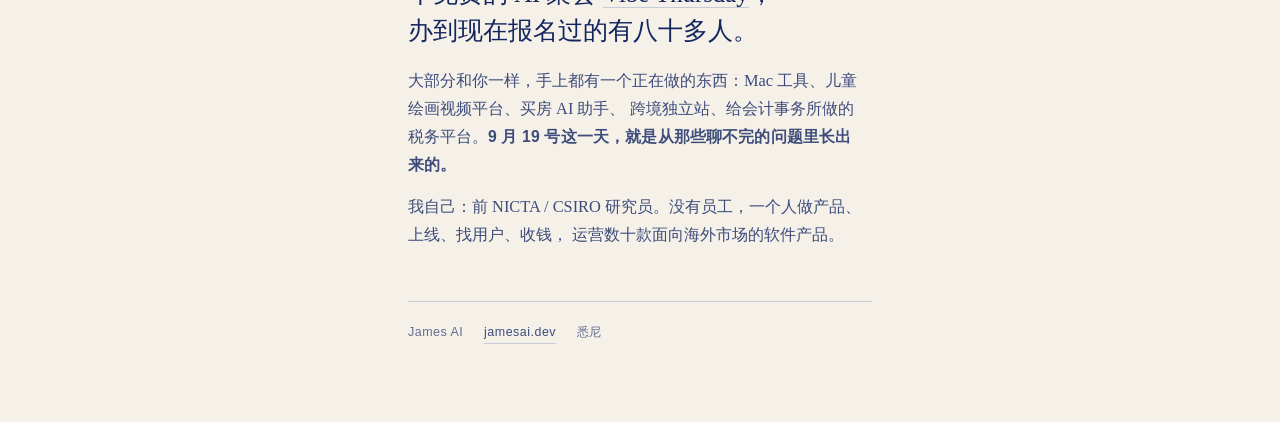
==== commit 9e381b6c: "19 Sep page: link the free Thursday meetup to vibethursday.com Co-Authored-By: Claude Fable 5.1 <nor" ====
--- a/19sep/index.html
+++ b/19sep/index.html
@@ -296,6 +296,12 @@
 .n { font-family: var(--mono); font-size: 0.94em; letter-spacing: -0.01em; margin: 0 0.15em; }
 
 .soft { color: var(--ink-soft); font-size: 0.94em; line-height: 1.7; }
+
+/* The one inline link in the body: the free Thursday meetup. It keeps the
+   running text's colour and takes the same hairline the footer links use, so
+   it reads as a place to go rather than as a highlight. */
+.body-link { color: inherit; text-decoration: none; border-bottom: 1px solid var(--rule-strong); }
+@media (hover: hover) and (pointer: fine) { .body-link:hover { color: var(--accent-text); border-color: currentColor; } }
 
 /* --- the schedule, set as an information band ---------------------------- */
 
@@ -570,7 +576,7 @@
 
   <section>
     <h2>我是谁</h2>
-    <p class="lead">每周四上午我在悉尼 CBD 组织一个免费的 AI 聚会，办到现在报名过的有八十多人。</p>
+    <p class="lead">每周四上午我在悉尼 CBD 组织一个免费的 AI 聚会 <a class="body-link" href="https://vibethursday.com">Vibe Thursday</a>，办到现在报名过的有八十多人。</p>
     <p class="soft">
       大部分和你一样，手上都有一个正在做的东西：Mac 工具、儿童绘画视频平台、买房 AI 助手、
       跨境独立站、给会计事务所做的税务平台。<span class="k">9 月 19 号这一天，就是从那些聊不完的问题里长出来的。</span>
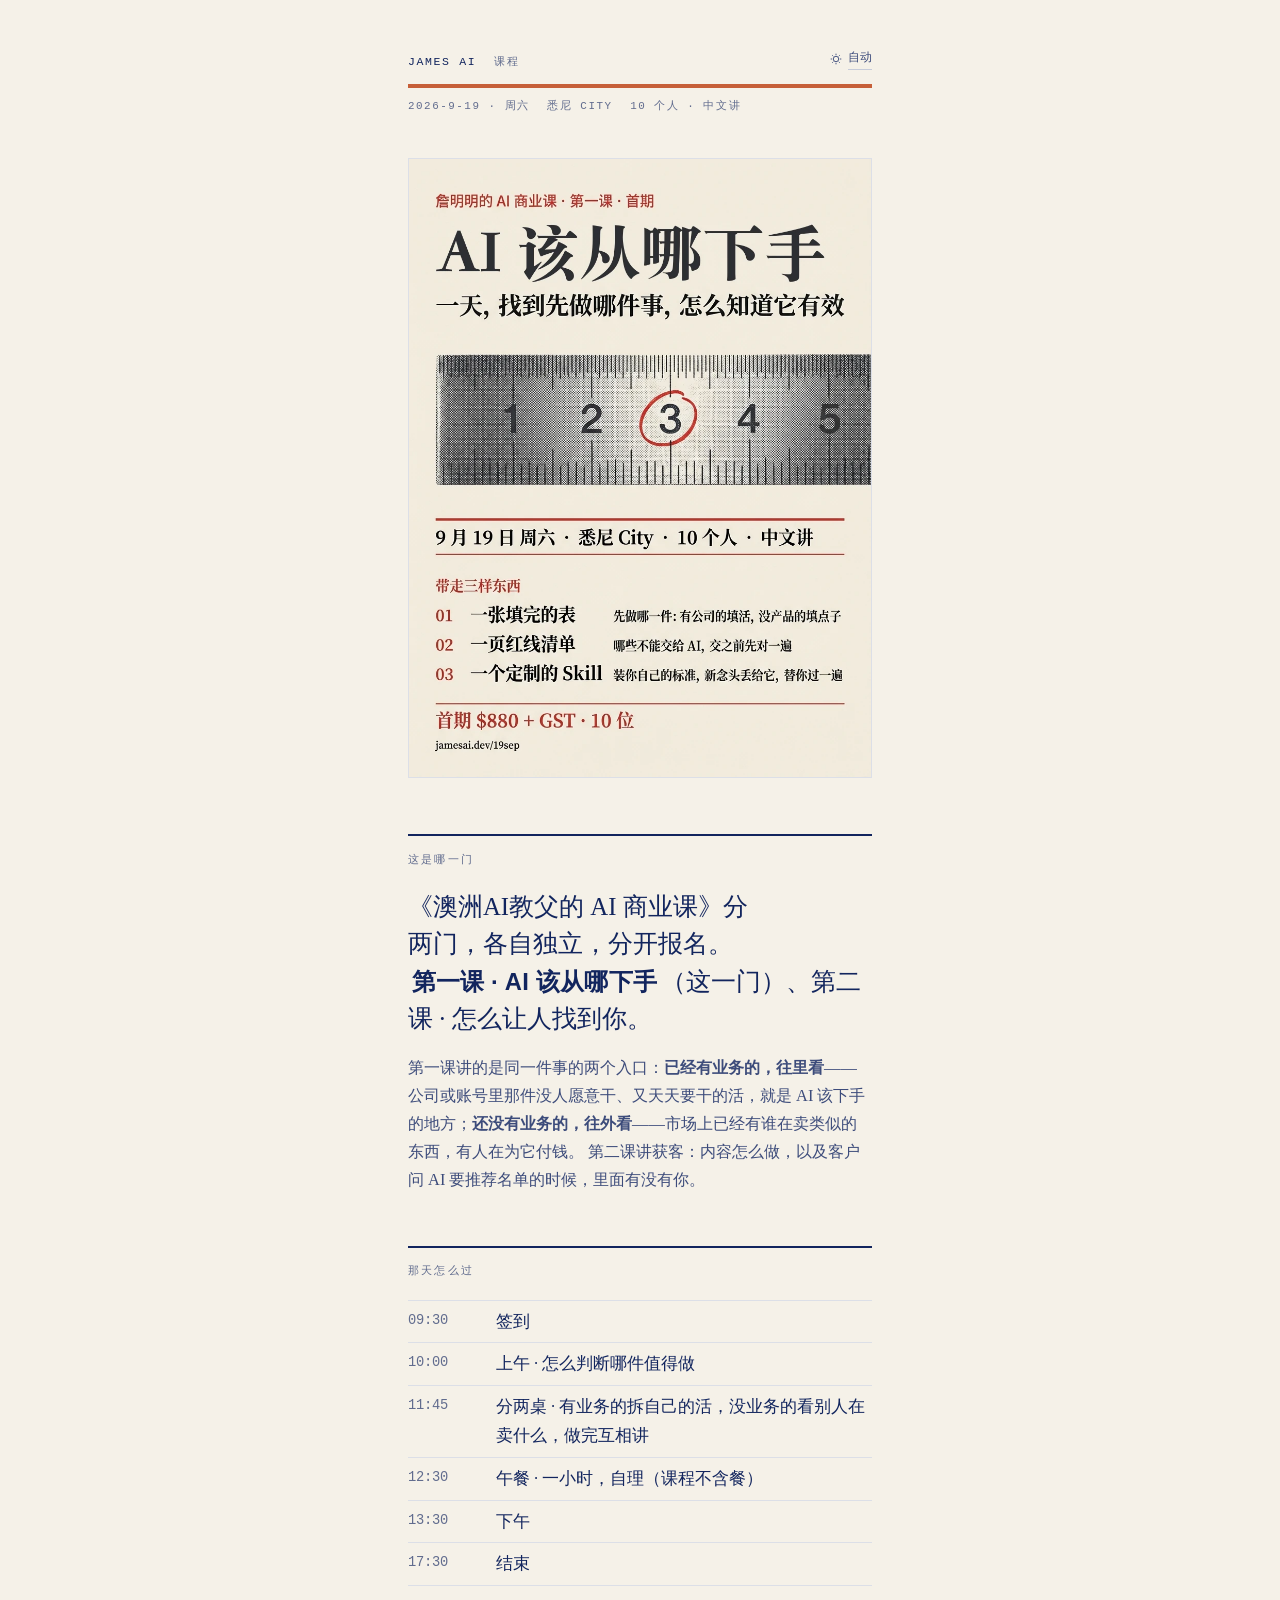
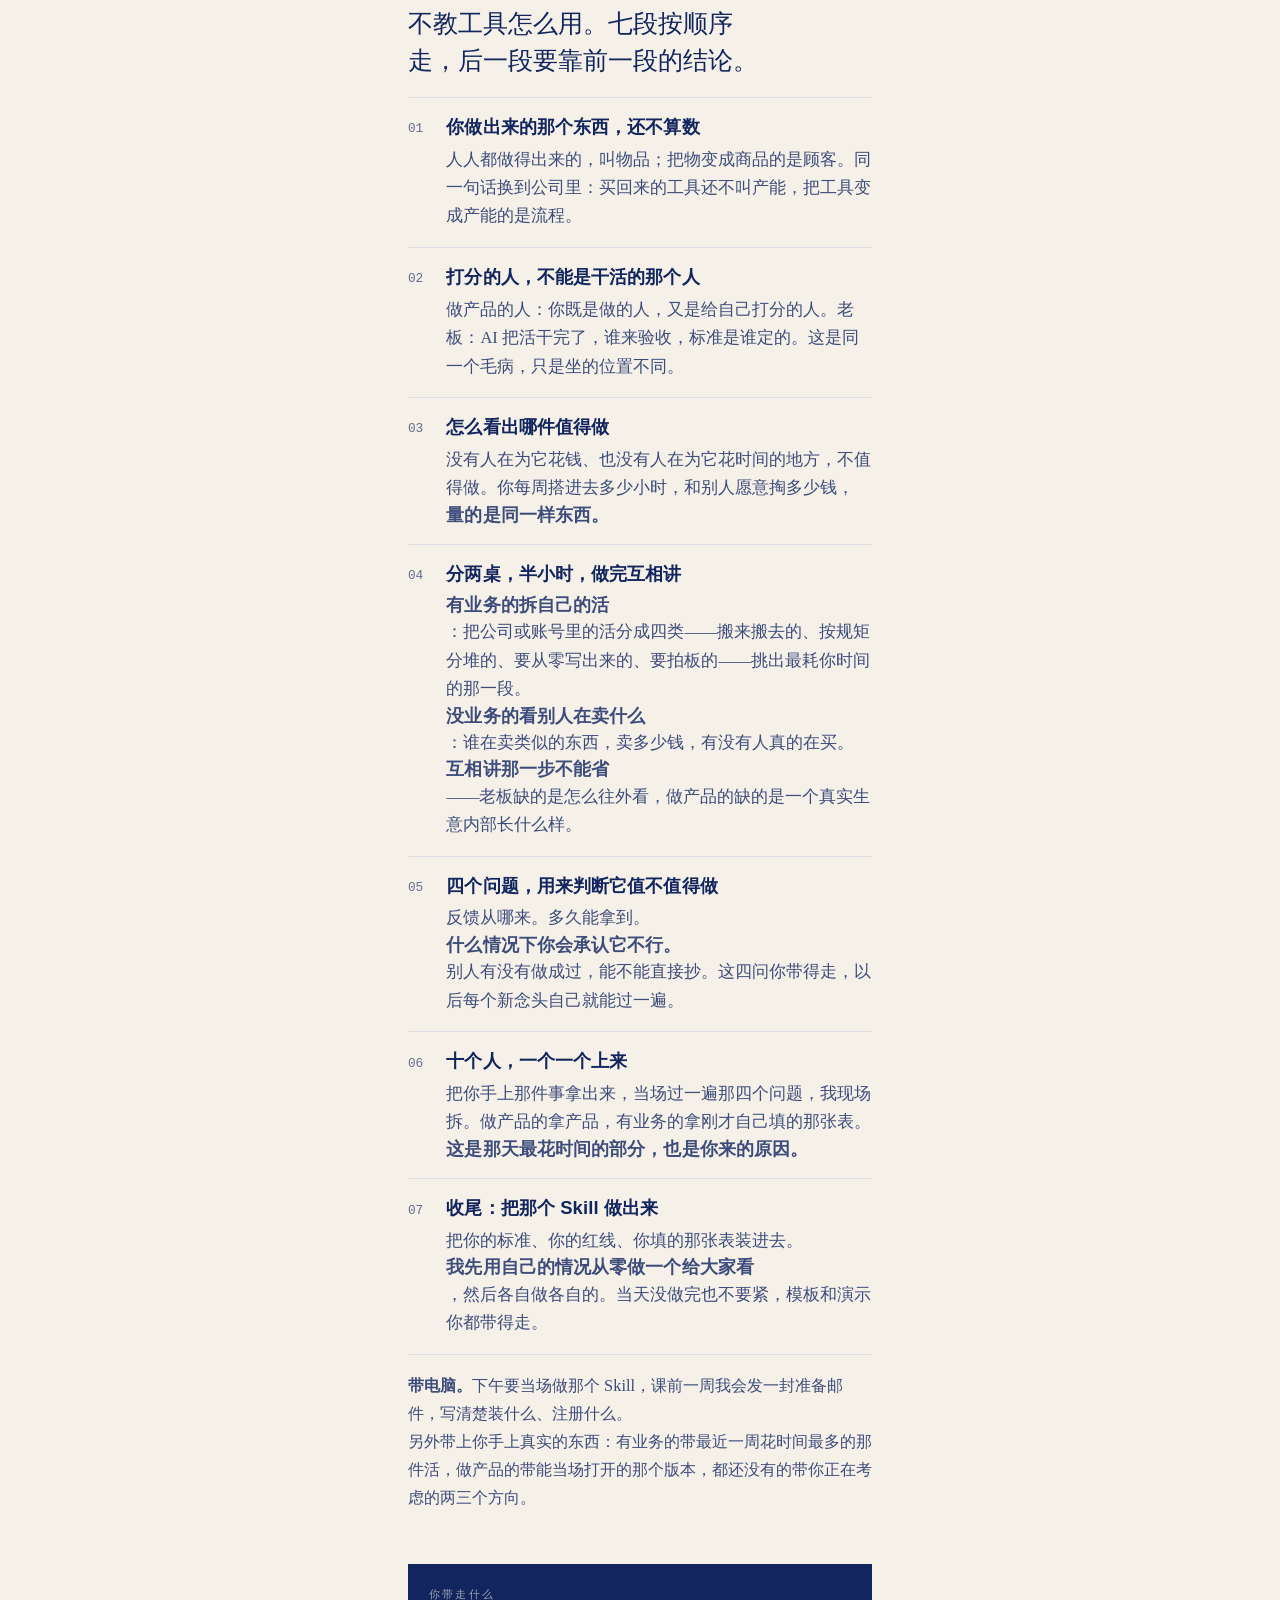
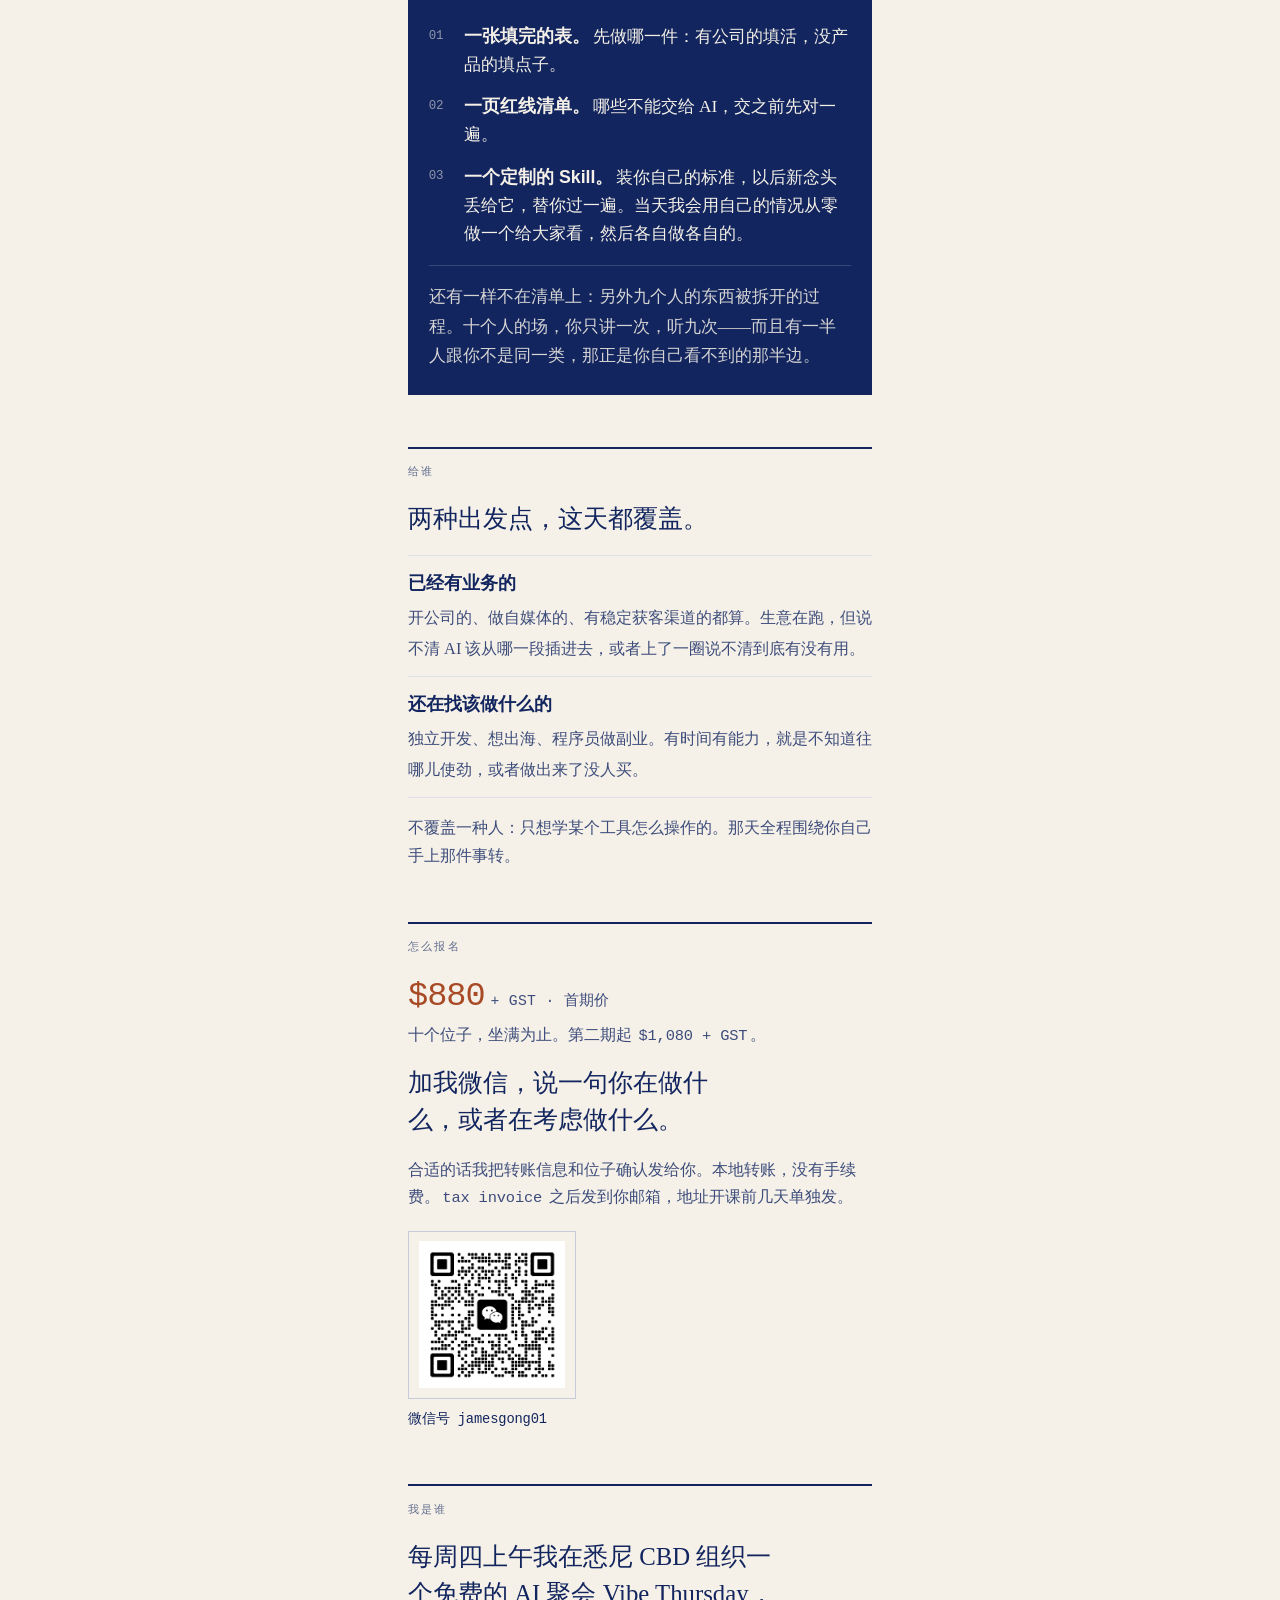
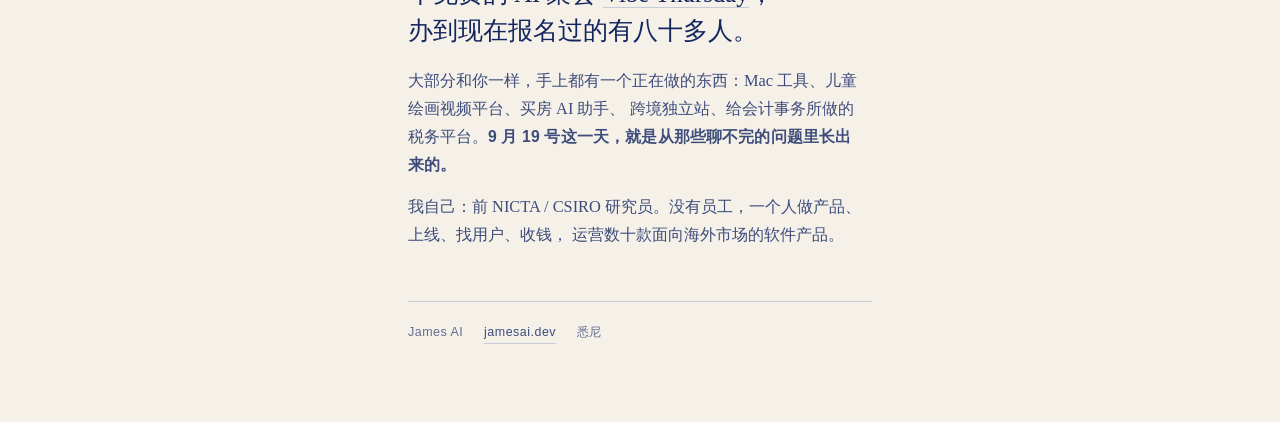
==== commit 268aa695: "AI KEY gets a detail page, and the 19 Sep page gets the new IP name Three shots, each a real session" ====
--- a/19sep/index.html
+++ b/19sep/index.html
@@ -3,7 +3,7 @@
 <head>
 <meta charset="utf-8">
 <meta name="viewport" content="width=device-width, initial-scale=1, viewport-fit=cover">
-<title>AI 该从哪下手 · 詹明明的 AI 商业课 · 9月19日 悉尼</title>
+<title>AI 该从哪下手 · 澳洲AI教父的 AI 商业课 · 9月19日 悉尼</title>
 <meta name="description" content="2026年9月19日周六，悉尼 City，一整天，10 个人，中文讲。一天，找到先做哪件事，怎么知道它有效。带走一张填完的表、一页红线清单，和一个装着你自己标准的定制 Skill。">
 <meta name="theme-color" content="#F5F1E8" media="(prefers-color-scheme: light)">
 <meta name="theme-color" content="#14161C" media="(prefers-color-scheme: dark)">
@@ -14,7 +14,7 @@
 <link rel="canonical" href="https://jamesai.dev/19sep/">
 <meta property="og:type" content="website">
 <meta property="og:title" content="AI 该从哪下手">
-<meta property="og:description" content="《詹明明的 AI 商业课》第一课 · 一天，找到先做哪件事，怎么知道它有效 · 9月19日周六 · 悉尼 City · 10 个人">
+<meta property="og:description" content="《澳洲AI教父的 AI 商业课》第一课 · 一天，找到先做哪件事，怎么知道它有效 · 9月19日周六 · 悉尼 City · 10 个人">
 <meta property="og:url" content="https://jamesai.dev/19sep/">
 <meta property="og:image" content="https://jamesai.dev/19sep/poster.png">
 <meta name="twitter:card" content="summary_large_image">
@@ -476,7 +476,16 @@
        for dark paper (tools/poster-reink.py), not a second design — a bright
        beige rectangle on a near-black page is the one thing that would still
        look bolted on after the restyle. The download and the og:image stay the
-       day sheet: that is the one people share. -->
+       day sheet: that is the one people share.
+
+       The IP was renamed to 澳洲AI教父 after this class ran, and the page text
+       says so — but the `alt` below still reads 詹明明, because the printed
+       sheet does. The alt is a transcription: a reader who cannot see the
+       poster should be told what is on it, not what the page around it now
+       calls the teacher. Renaming it here would only make the two disagree
+       for the one reader who cannot check. The sheet itself is left alone:
+       it is a ten-version gemini render of a class that already happened,
+       and 已发出去的旧物料不追改. -->
   <a class="poster-link" href="poster.png?v=4"><img class="poster" id="poster"
        src="poster.webp?v=6" data-day="poster.webp?v=5" data-night="poster-night.webp?v=6"
        width="896" height="1200" fetchpriority="high" decoding="async"
@@ -484,7 +493,7 @@
 
   <section>
     <h2>这是哪一门</h2>
-    <p class="lead">《詹明明的 AI 商业课》分两门，各自独立，分开报名。<br><span class="k">第一课 · AI 该从哪下手</span>（这一门）、第二课 · 怎么让人找到你。</p>
+    <p class="lead">《澳洲AI教父的 AI 商业课》分两门，各自独立，分开报名。<br><span class="k">第一课 · AI 该从哪下手</span>（这一门）、第二课 · 怎么让人找到你。</p>
     <p class="soft">
       第一课讲的是同一件事的两个入口：<b>已经有业务的，往里看</b>——公司或账号里那件没人愿意干、又天天要干的活，就是 AI 该下手的地方；<b>还没有业务的，往外看</b>——市场上已经有谁在卖类似的东西，有人在为它付钱。
       第二课讲获客：内容怎么做，以及客户问 AI 要推荐名单的时候，里面有没有你。
